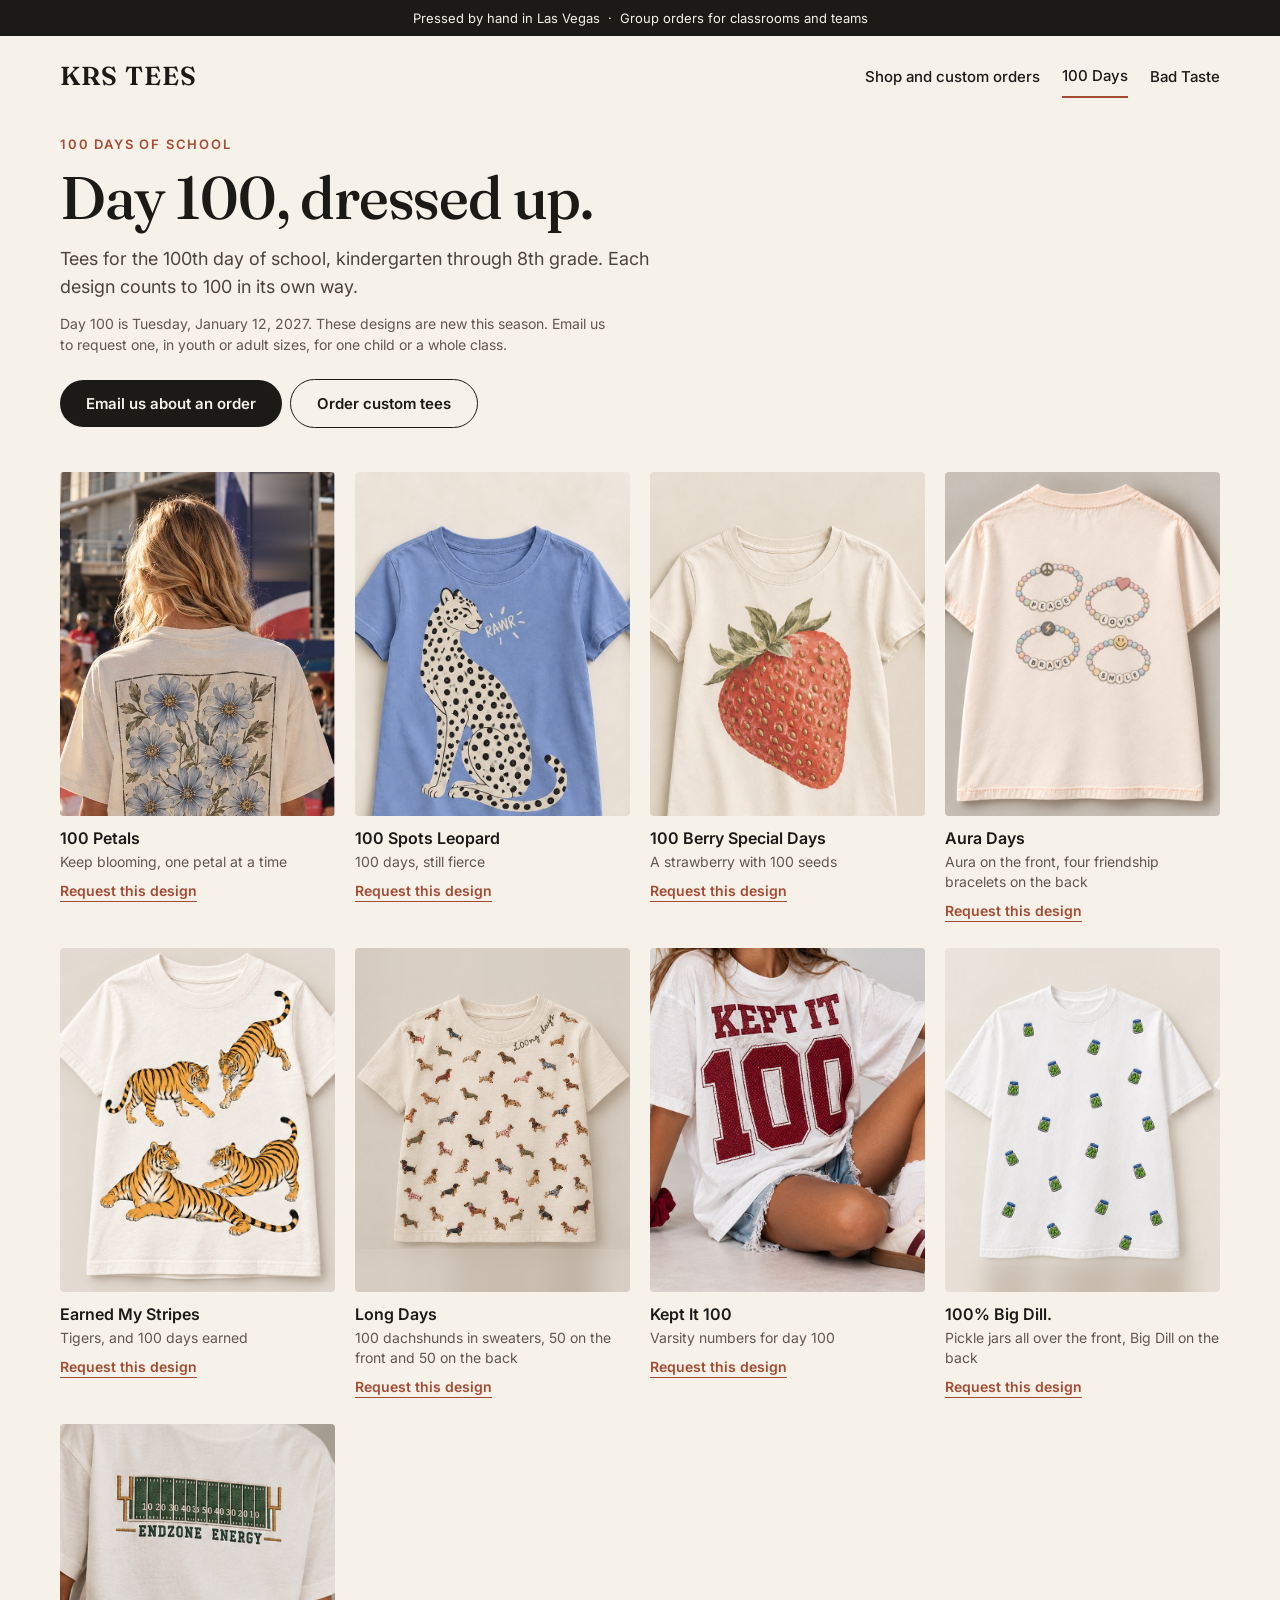
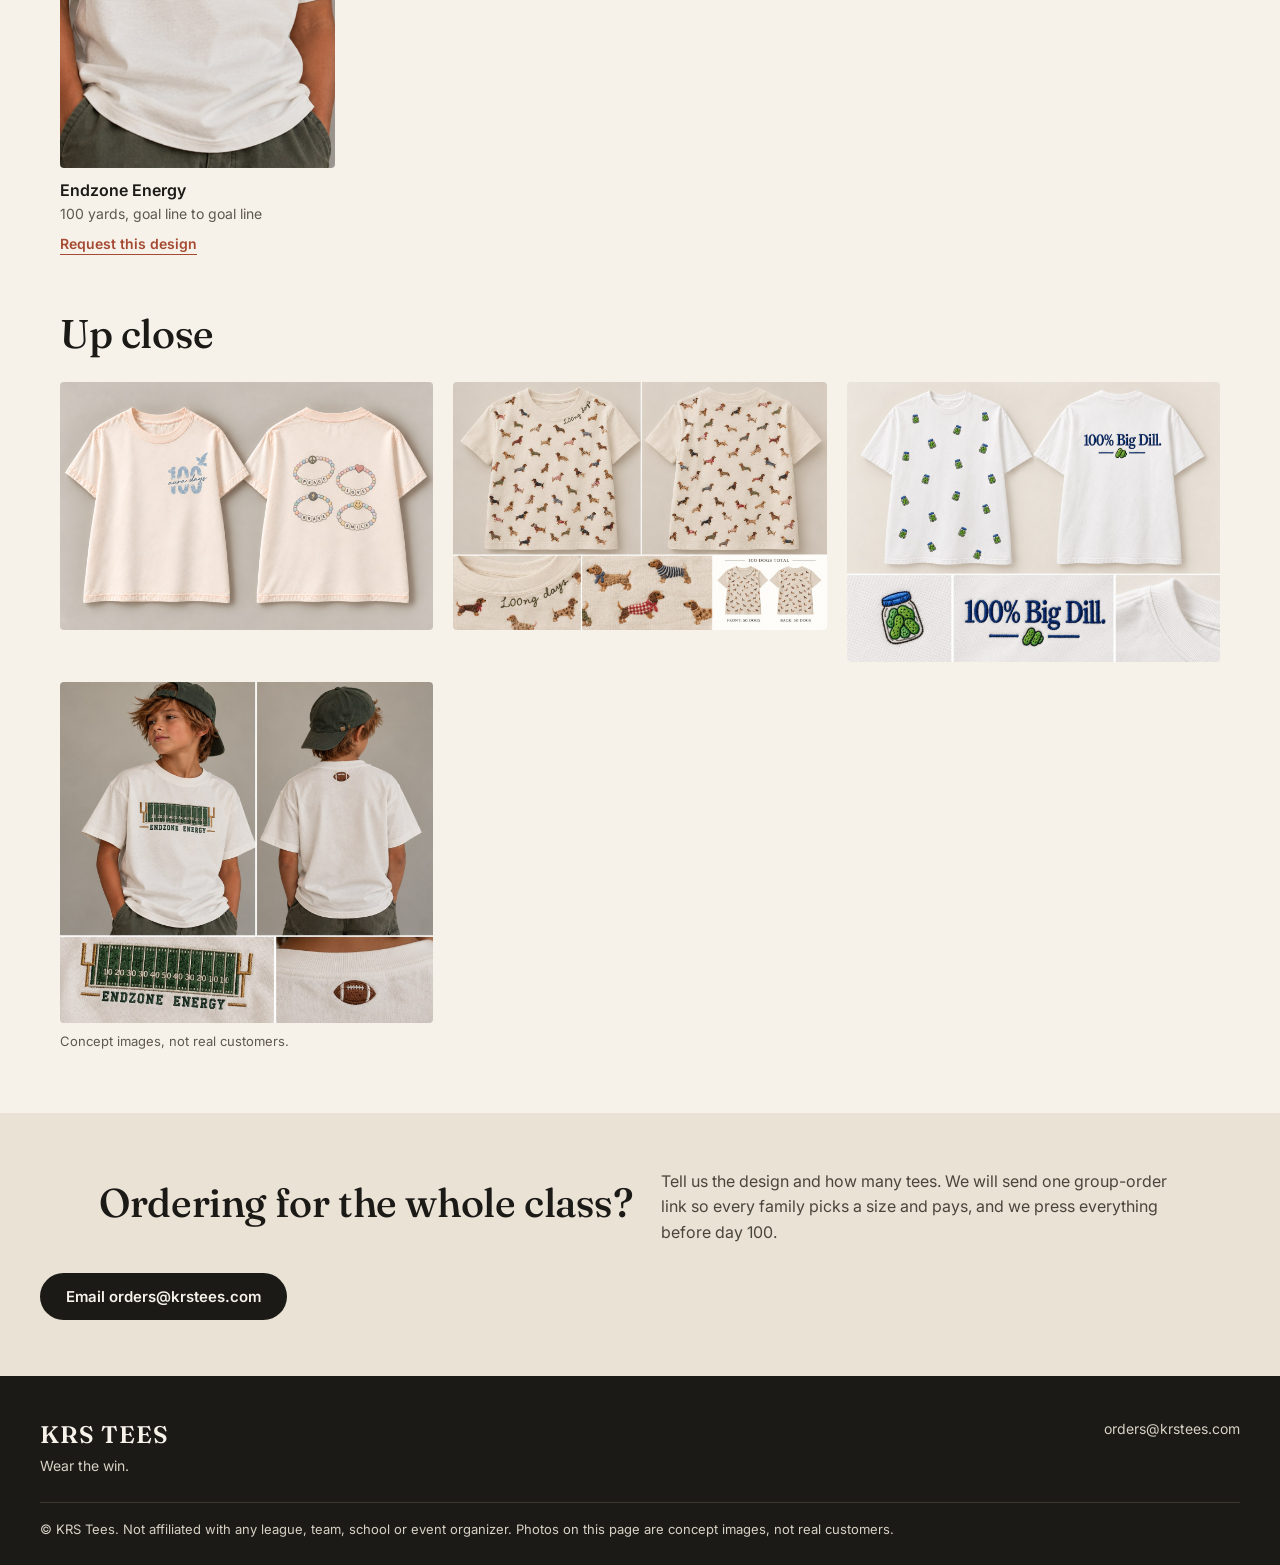
==== 100days.html @ 7acd42ef "Add 100 Days and Bad Taste pages" ====
<!doctype html>
<html lang="en">
<head>
<meta charset="utf-8">
<meta name="viewport" content="width=device-width,initial-scale=1">
<title>100 Days of School Tees | KRS Tees</title>
<meta name="description" content="Tees for the 100th day of school, kindergarten through 8th grade. Each design counts to 100 in its own way. Pressed by hand in Las Vegas.">
<meta property="og:title" content="100 Days of School Tees | KRS Tees">
<meta property="og:description" content="Tees for the 100th day of school, kindergarten through 8th grade. Each design counts to 100 in its own way. Pressed by hand in Las Vegas.">
<meta property="og:type" content="website">
<meta property="og:image" content="https://krstees.com/images/site/days-petals.jpg">
<link rel="icon" href="favicon.ico">
<link rel="preconnect" href="https://fonts.googleapis.com">
<link rel="preconnect" href="https://fonts.gstatic.com" crossorigin>
<link href="https://fonts.googleapis.com/css2?family=Fraunces:opsz,wght@9..144,500;9..144,600&family=Inter:wght@400;500;600&display=swap" rel="stylesheet">
<style>
:root{--ink:#1B1A17;--bg:#F6F1E9;--sand:#EAE2D5;--accent:#A64B33;--muted:#5E584E}
*{box-sizing:border-box}
body{margin:0;background:var(--bg);color:var(--ink);font-family:'Inter',system-ui,sans-serif;-webkit-text-size-adjust:100%}
a{color:inherit;text-decoration:none}a:hover{opacity:.75}
img{max-width:100%}
.bar{background:var(--ink);color:var(--bg);text-align:center;font-size:13px;padding:10px 16px}
header{max-width:1200px;margin:0 auto;padding:18px 20px;display:flex;flex-wrap:wrap;align-items:center;justify-content:space-between;gap:12px}
.logo{font-family:'Fraunces',serif;font-size:26px;font-weight:600;letter-spacing:.04em}
nav{display:flex;flex-wrap:wrap;gap:6px 22px;font-size:15px;font-weight:500}
nav a{padding:10px 0;min-height:44px;display:inline-flex;align-items:center}
nav a.on{border-bottom:2px solid var(--accent)}
.hero{max-width:1200px;margin:0 auto;padding:20px 20px 36px}
.eyebrow{margin:0 0 14px;font-size:13px;font-weight:600;letter-spacing:.14em;text-transform:uppercase;color:var(--accent)}
h1{margin:0 0 16px;font-family:'Fraunces',serif;font-weight:500;font-size:clamp(34px,7vw,60px);line-height:1.05;letter-spacing:-.02em}
.lead{margin:0 0 12px;font-size:18px;line-height:1.55;color:#4A453C;max-width:600px}
.small{margin:0 0 24px;font-size:14px;line-height:1.5;color:var(--muted);max-width:560px}
.btn{display:inline-flex;align-items:center;background:var(--ink);color:var(--bg);padding:14px 26px;border-radius:999px;font-weight:600;font-size:15px;min-height:44px}
.btn.alt{background:transparent;color:var(--ink);border:1px solid var(--ink);margin-left:8px}
.grid{max-width:1200px;margin:0 auto;padding:8px 20px 56px;display:grid;grid-template-columns:repeat(auto-fill,minmax(250px,1fr));gap:28px 20px}
.card img{width:100%;aspect-ratio:4/5;object-fit:cover;display:block;border-radius:4px;background:var(--sand)}
.ct{padding-top:12px}.ct h3{margin:0;font-size:16px;font-weight:600}.ct p{margin:4px 0 8px;font-size:14px;line-height:1.45;color:var(--muted)}
.req{font-size:14px;font-weight:600;color:var(--accent);border-bottom:1px solid var(--accent);padding:2px 0}
h2{margin:0 0 24px;font-family:'Fraunces',serif;font-weight:500;font-size:clamp(28px,5vw,40px);letter-spacing:-.01em}
.up{max-width:1200px;margin:0 auto;padding:0 20px 64px}
.ug{display:grid;grid-template-columns:repeat(auto-fit,minmax(min(100%,300px),1fr));gap:20px;align-items:start}
.ug img{width:100%;display:block;border-radius:4px}
.note{margin-top:10px;font-size:13px;color:var(--muted)}
.band{background:var(--sand);padding:56px 20px}
.band div{max-width:1200px;margin:0 auto;display:flex;flex-wrap:wrap;gap:28px;align-items:center;justify-content:space-between}
.band h2{margin:0 0 10px}.band p{margin:0;font-size:16px;line-height:1.6;color:#4A453C;max-width:520px}
footer{background:var(--ink);color:#D8D1C4;padding:44px 20px 28px;font-size:14px}
footer .in{max-width:1200px;margin:0 auto;display:flex;flex-wrap:wrap;gap:32px;justify-content:space-between}
footer .fl{font-family:'Fraunces',serif;font-size:24px;font-weight:600;letter-spacing:.04em;color:var(--bg)}
footer .legal{max-width:1200px;margin:28px auto 0;padding-top:18px;border-top:1px solid #3A372F;font-size:13px}
@media(max-width:560px){.btn.alt{margin:10px 0 0}.grid{gap:24px 14px;grid-template-columns:repeat(2,1fr)}.ct h3{font-size:15px}}
</style>
</head>
<body>
<div class="bar">Pressed by hand in Las Vegas &nbsp;&middot;&nbsp; Group orders for classrooms and teams</div>
<header>
<a class="logo" href="/">KRS TEES</a>
<nav><a href="/">Shop and custom orders</a><a href="100days.html" class="on">100 Days</a><a href="bad-taste.html">Bad Taste</a></nav>
</header>
<section class="hero">
<p class="eyebrow">100 Days of School</p>
<h1>Day 100, dressed up.</h1>
<p class="lead">Tees for the 100th day of school, kindergarten through 8th grade. Each design counts to 100 in its own way.</p>
<p class="small">Day 100 is Tuesday, January 12, 2027. These designs are new this season. Email us to request one, in youth or adult sizes, for one child or a whole class.</p>
<a class="btn" href="mailto:orders@krstees.com?subject=100%20Days%20design%20request">Email us about an order</a><a class="btn alt" href="/order.html">Order custom tees</a>
</section>
<section class="grid">
<article class="card"><img src="images/site/days-petals.jpg" alt="Back of a cream tee with a blue flower print and the words keep blooming one petal at a time" loading="lazy" style="object-position:top"><div class="ct"><h3>100 Petals</h3><p>Keep blooming, one petal at a time</p><a class="req" href="mailto:orders@krstees.com?subject=100%20Days%3A%20100%20Petals">Request this design</a></div></article><article class="card"><img src="images/site/days-leopard.jpg" alt="Blue youth tee with a cream leopard covered in spots" loading="lazy" style="object-position:center"><div class="ct"><h3>100 Spots Leopard</h3><p>100 days, still fierce</p><a class="req" href="mailto:orders@krstees.com?subject=100%20Days%3A%20100%20Spots%20Leopard">Request this design</a></div></article><article class="card"><img src="images/site/days-berry.jpg" alt="Cream youth tee with a large red strawberry" loading="lazy" style="object-position:center"><div class="ct"><h3>100 Berry Special Days</h3><p>A strawberry with 100 seeds</p><a class="req" href="mailto:orders@krstees.com?subject=100%20Days%3A%20100%20Berry%20Special%20Days">Request this design</a></div></article><article class="card"><img src="images/site/days-aura.jpg" alt="Back of a pale peach youth tee with four beaded friendship bracelets spelling peace, love, brave and smile" loading="lazy" style="object-position:center"><div class="ct"><h3>Aura Days</h3><p>Aura on the front, four friendship bracelets on the back</p><a class="req" href="mailto:orders@krstees.com?subject=100%20Days%3A%20Aura%20Days">Request this design</a></div></article><article class="card"><img src="images/site/days-tigers.jpg" alt="Cream youth tee with four orange tigers across the front; the back says Earned my Stripes" loading="lazy" style="object-position:center"><div class="ct"><h3>Earned My Stripes</h3><p>Tigers, and 100 days earned</p><a class="req" href="mailto:orders@krstees.com?subject=100%20Days%3A%20Earned%20My%20Stripes">Request this design</a></div></article><article class="card"><img src="images/site/days-long-days.jpg" alt="Cream youth tee covered in embroidered dachshunds in sweaters" loading="lazy" style="object-position:center"><div class="ct"><h3>Long Days</h3><p>100 dachshunds in sweaters, 50 on the front and 50 on the back</p><a class="req" href="mailto:orders@krstees.com?subject=100%20Days%3A%20Long%20Days">Request this design</a></div></article><article class="card"><img src="images/site/days-kept-it-100.jpg" alt="White oversized tee with maroon varsity lettering reading Kept It 100" loading="lazy" style="object-position:top"><div class="ct"><h3>Kept It 100</h3><p>Varsity numbers for day 100</p><a class="req" href="mailto:orders@krstees.com?subject=100%20Days%3A%20Kept%20It%20100">Request this design</a></div></article><article class="card"><img src="images/site/days-big-dill.jpg" alt="White tee with small embroidered pickle jars scattered across the front" loading="lazy" style="object-position:center"><div class="ct"><h3>100% Big Dill.</h3><p>Pickle jars all over the front, Big Dill on the back</p><a class="req" href="mailto:orders@krstees.com?subject=100%20Days%3A%20100%25%20Big%20Dill.">Request this design</a></div></article><article class="card"><img src="images/site/days-endzone.jpg" alt="White youth tee with an embroidered football field and the words Endzone Energy" loading="lazy" style="object-position:center"><div class="ct"><h3>Endzone Energy</h3><p>100 yards, goal line to goal line</p><a class="req" href="mailto:orders@krstees.com?subject=100%20Days%3A%20Endzone%20Energy">Request this design</a></div></article>
</section>
<section class="up">
<h2>Up close</h2>
<div class="ug">
<img src="images/site/days-aura-full.jpg" alt="Front and back of the Aura Days tee: a blue 100 with the words aura days, and four beaded bracelets on the back" loading="lazy"><img src="images/site/days-long-days-full.jpg" alt="Long Days tee: front, back and close-ups of the dachshunds in sweaters" loading="lazy"><img src="images/site/days-big-dill-full.jpg" alt="100% Big Dill tee: pickle jars on the front, the words 100% Big Dill on the back, and close-ups" loading="lazy"><img src="images/site/days-endzone-full.jpg" alt="Endzone Energy tee: football field with yard lines, a small football at the back neck, and close-ups" loading="lazy">
</div>
<div class="note">Concept images, not real customers.</div>
</section>
<section class="band"><div><div><h2>Ordering for the whole class?</h2><p>Tell us the design and how many tees. We will send one group-order link so every family picks a size and pays, and we press everything before day 100.</p></div><a class="btn" href="mailto:orders@krstees.com?subject=100%20Days%20design%20request">Email orders@krstees.com</a></div></section>
<footer>
<div class="in"><div><div class="fl">KRS TEES</div><div style="margin-top:8px">Wear the win.</div></div><div><a href="mailto:orders@krstees.com">orders@krstees.com</a></div></div>
<div class="legal">&copy; KRS Tees. Not affiliated with any league, team, school or event organizer. Photos on this page are concept images, not real customers.</div>
</footer>
</body>
</html>
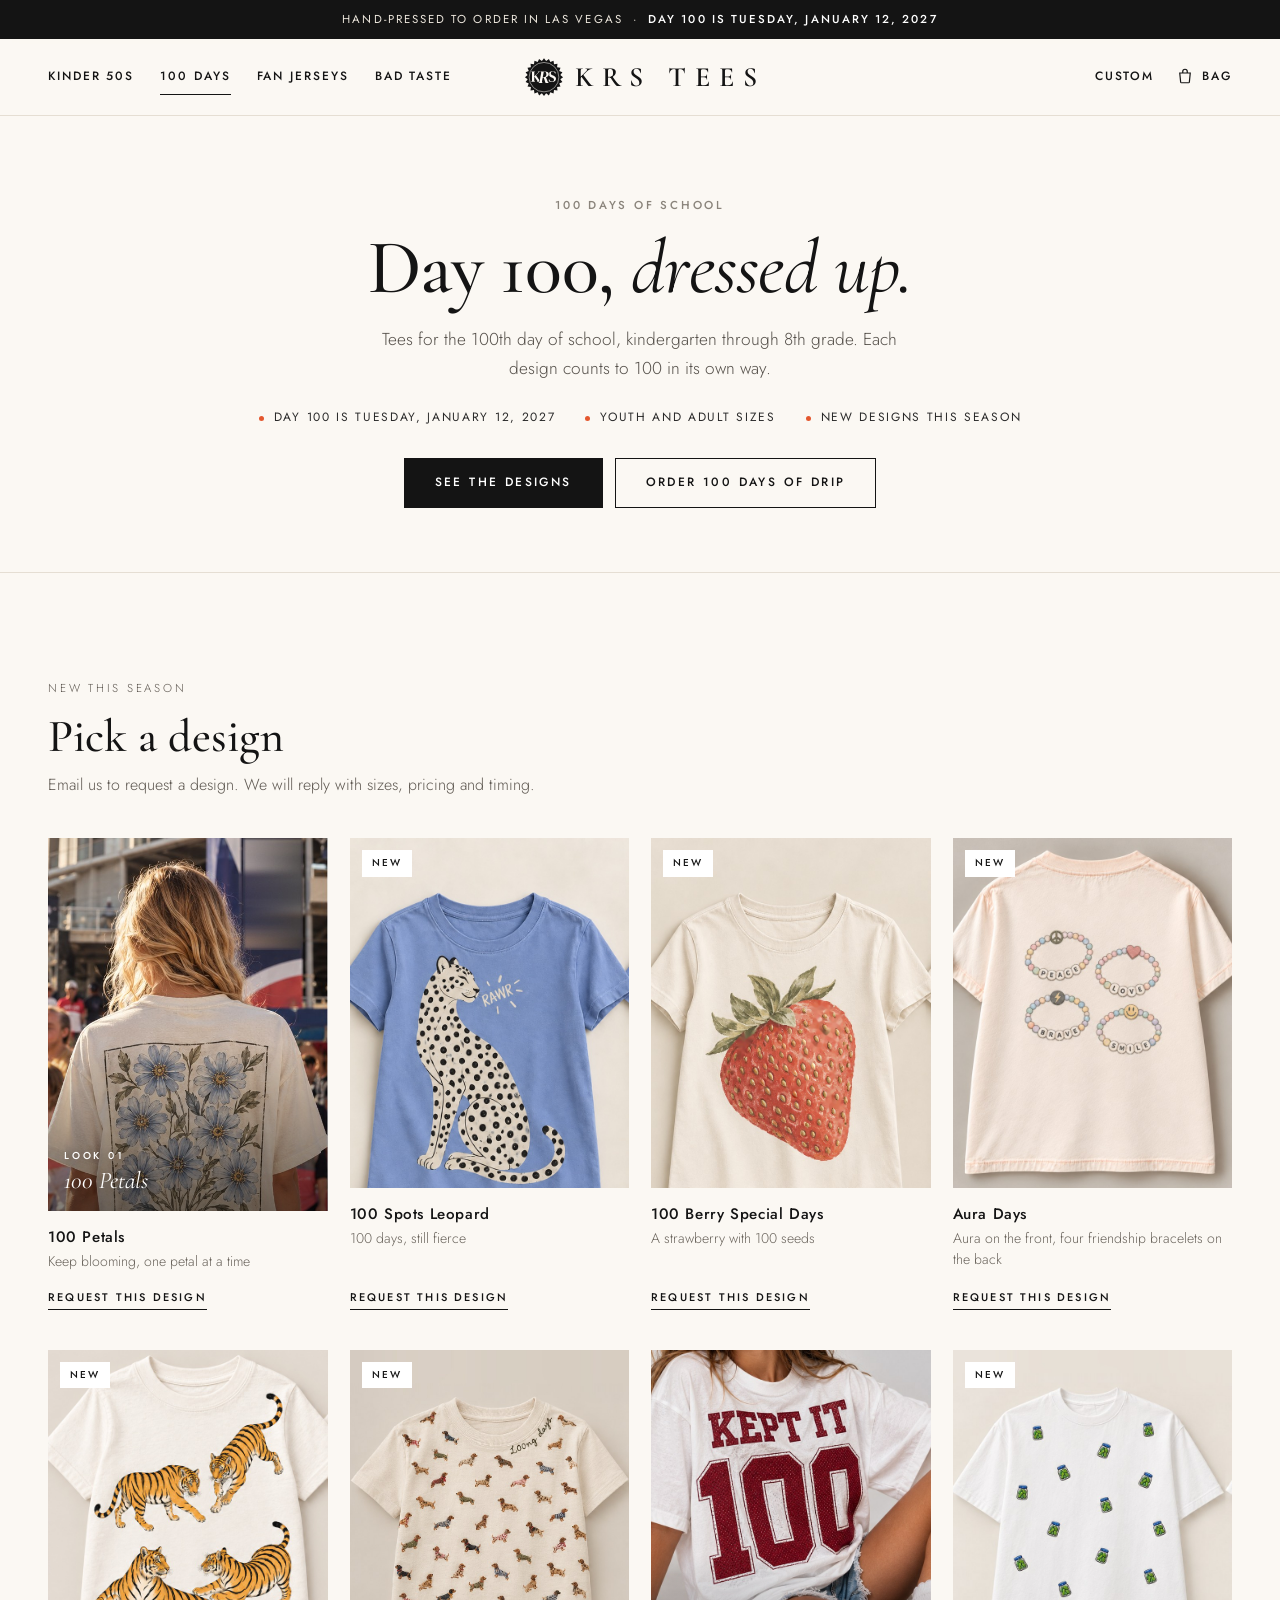
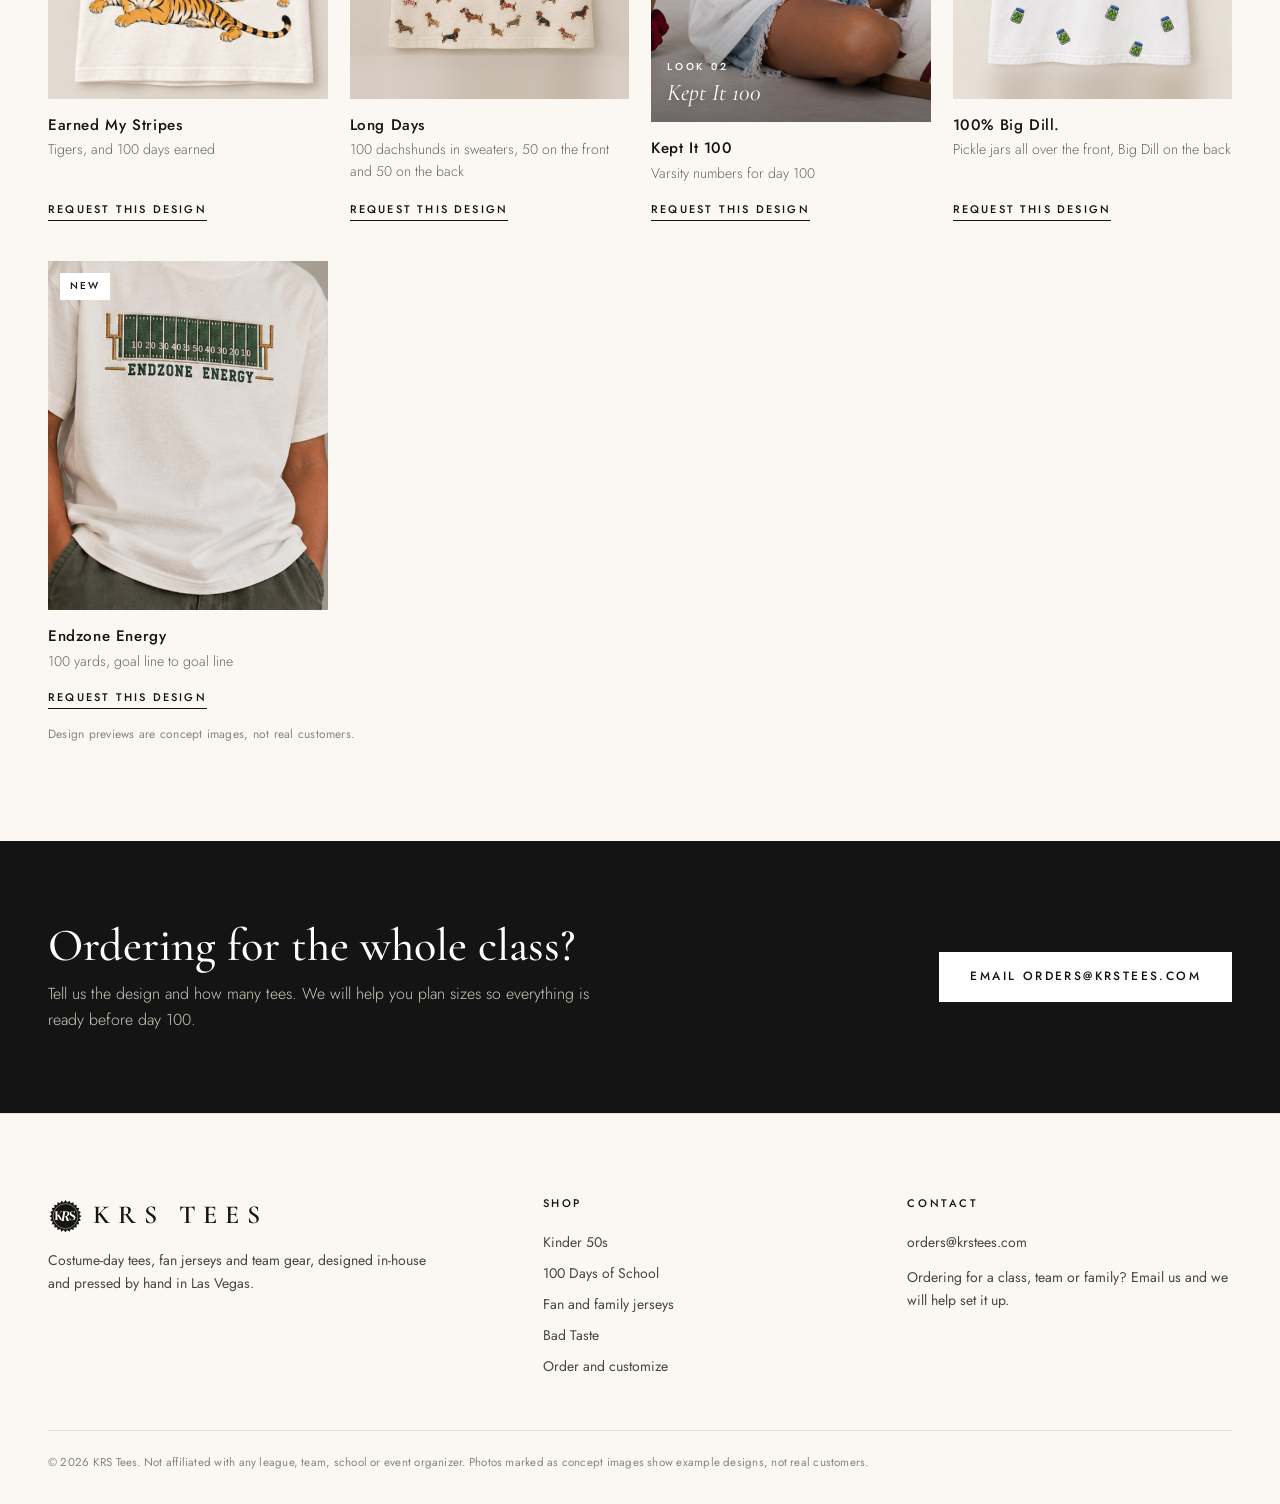
==== commit 87506230: "Retail redesign with new starburst logo" ====
--- a/100days.html
+++ b/100days.html
@@ -8,76 +8,55 @@
 <meta property="og:title" content="100 Days of School Tees | KRS Tees">
 <meta property="og:description" content="Tees for the 100th day of school, kindergarten through 8th grade. Each design counts to 100 in its own way. Pressed by hand in Las Vegas.">
 <meta property="og:type" content="website">
-<meta property="og:image" content="https://krstees.com/images/site/days-petals.jpg">
-<link rel="icon" href="favicon.ico">
+<meta property="og:image" content="https://krstees.com/images/site/days-aura.jpg">
+<link rel="icon" href="/favicon.ico" sizes="any">
+<link rel="apple-touch-icon" href="/images/logo/apple-touch-icon.png">
 <link rel="preconnect" href="https://fonts.googleapis.com">
 <link rel="preconnect" href="https://fonts.gstatic.com" crossorigin>
-<link href="https://fonts.googleapis.com/css2?family=Fraunces:opsz,wght@9..144,500;9..144,600&family=Inter:wght@400;500;600&display=swap" rel="stylesheet">
-<style>
-:root{--ink:#1B1A17;--bg:#F6F1E9;--sand:#EAE2D5;--accent:#A64B33;--muted:#5E584E}
-*{box-sizing:border-box}
-body{margin:0;background:var(--bg);color:var(--ink);font-family:'Inter',system-ui,sans-serif;-webkit-text-size-adjust:100%}
-a{color:inherit;text-decoration:none}a:hover{opacity:.75}
-img{max-width:100%}
-.bar{background:var(--ink);color:var(--bg);text-align:center;font-size:13px;padding:10px 16px}
-header{max-width:1200px;margin:0 auto;padding:18px 20px;display:flex;flex-wrap:wrap;align-items:center;justify-content:space-between;gap:12px}
-.logo{font-family:'Fraunces',serif;font-size:26px;font-weight:600;letter-spacing:.04em}
-nav{display:flex;flex-wrap:wrap;gap:6px 22px;font-size:15px;font-weight:500}
-nav a{padding:10px 0;min-height:44px;display:inline-flex;align-items:center}
-nav a.on{border-bottom:2px solid var(--accent)}
-.hero{max-width:1200px;margin:0 auto;padding:20px 20px 36px}
-.eyebrow{margin:0 0 14px;font-size:13px;font-weight:600;letter-spacing:.14em;text-transform:uppercase;color:var(--accent)}
-h1{margin:0 0 16px;font-family:'Fraunces',serif;font-weight:500;font-size:clamp(34px,7vw,60px);line-height:1.05;letter-spacing:-.02em}
-.lead{margin:0 0 12px;font-size:18px;line-height:1.55;color:#4A453C;max-width:600px}
-.small{margin:0 0 24px;font-size:14px;line-height:1.5;color:var(--muted);max-width:560px}
-.btn{display:inline-flex;align-items:center;background:var(--ink);color:var(--bg);padding:14px 26px;border-radius:999px;font-weight:600;font-size:15px;min-height:44px}
-.btn.alt{background:transparent;color:var(--ink);border:1px solid var(--ink);margin-left:8px}
-.grid{max-width:1200px;margin:0 auto;padding:8px 20px 56px;display:grid;grid-template-columns:repeat(auto-fill,minmax(250px,1fr));gap:28px 20px}
-.card img{width:100%;aspect-ratio:4/5;object-fit:cover;display:block;border-radius:4px;background:var(--sand)}
-.ct{padding-top:12px}.ct h3{margin:0;font-size:16px;font-weight:600}.ct p{margin:4px 0 8px;font-size:14px;line-height:1.45;color:var(--muted)}
-.req{font-size:14px;font-weight:600;color:var(--accent);border-bottom:1px solid var(--accent);padding:2px 0}
-h2{margin:0 0 24px;font-family:'Fraunces',serif;font-weight:500;font-size:clamp(28px,5vw,40px);letter-spacing:-.01em}
-.up{max-width:1200px;margin:0 auto;padding:0 20px 64px}
-.ug{display:grid;grid-template-columns:repeat(auto-fit,minmax(min(100%,300px),1fr));gap:20px;align-items:start}
-.ug img{width:100%;display:block;border-radius:4px}
-.note{margin-top:10px;font-size:13px;color:var(--muted)}
-.band{background:var(--sand);padding:56px 20px}
-.band div{max-width:1200px;margin:0 auto;display:flex;flex-wrap:wrap;gap:28px;align-items:center;justify-content:space-between}
-.band h2{margin:0 0 10px}.band p{margin:0;font-size:16px;line-height:1.6;color:#4A453C;max-width:520px}
-footer{background:var(--ink);color:#D8D1C4;padding:44px 20px 28px;font-size:14px}
-footer .in{max-width:1200px;margin:0 auto;display:flex;flex-wrap:wrap;gap:32px;justify-content:space-between}
-footer .fl{font-family:'Fraunces',serif;font-size:24px;font-weight:600;letter-spacing:.04em;color:var(--bg)}
-footer .legal{max-width:1200px;margin:28px auto 0;padding-top:18px;border-top:1px solid #3A372F;font-size:13px}
-@media(max-width:560px){.btn.alt{margin:10px 0 0}.grid{gap:24px 14px;grid-template-columns:repeat(2,1fr)}.ct h3{font-size:15px}}
-</style>
+<link href="https://fonts.googleapis.com/css2?family=Cormorant+Garamond:ital,wght@0,500;0,600;1,400;1,500&family=Jost:wght@300;400;500&display=swap" rel="stylesheet">
+<link rel="stylesheet" href="/css/site.css">
 </head>
 <body>
-<div class="bar">Pressed by hand in Las Vegas &nbsp;&middot;&nbsp; Group orders for classrooms and teams</div>
-<header>
-<a class="logo" href="/">KRS TEES</a>
-<nav><a href="/">Shop and custom orders</a><a href="100days.html" class="on">100 Days</a><a href="bad-taste.html">Bad Taste</a></nav>
-</header>
-<section class="hero">
+<div class="topbar">Hand-pressed to order in Las Vegas &nbsp;&middot;&nbsp; <b>Day 100 is Tuesday, January 12, 2027</b></div>
+<header class="site-header"><div class="wrap hdr">
+<nav class="nav" aria-label="Main"><a href="/kinder-50s.html">Kinder 50s</a><a href="/100days.html" class="on">100 Days</a><a href="/fan-jerseys.html">Fan Jerseys</a><a href="/bad-taste.html">Bad Taste</a></nav>
+<a class="brand" href="/" aria-label="KRS Tees home"><img src="/images/logo/krs-monogram-black.svg" alt="" width="40" height="38"><span>KRS TEES</span></a>
+<div class="hdr-r"><a class="hide-sm" href="/order.html#customize-tee">Custom</a><a class="bag" href="/order.html#cartSection" aria-label="Shopping bag"><svg viewBox="0 0 24 24" aria-hidden="true"><path d="M5 8h14l-1.2 12.2a1 1 0 0 1-1 .8H7.2a1 1 0 0 1-1-.8z"/><path d="M9 8V6a3 3 0 0 1 6 0v2"/></svg><span>Bag</span></a></div>
+</div></header>
+<main>
+<section class="pagehero noimg"><div class="wrap grid"><div>
 <p class="eyebrow">100 Days of School</p>
-<h1>Day 100, dressed up.</h1>
+<h1>Day 100, <em>dressed up.</em></h1>
 <p class="lead">Tees for the 100th day of school, kindergarten through 8th grade. Each design counts to 100 in its own way.</p>
-<p class="small">Day 100 is Tuesday, January 12, 2027. These designs are new this season. Email us to request one, in youth or adult sizes, for one child or a whole class.</p>
-<a class="btn" href="mailto:orders@krstees.com?subject=100%20Days%20design%20request">Email us about an order</a><a class="btn alt" href="/order.html">Order custom tees</a>
-</section>
-<section class="grid">
-<article class="card"><img src="images/site/days-petals.jpg" alt="Back of a cream tee with a blue flower print and the words keep blooming one petal at a time" loading="lazy" style="object-position:top"><div class="ct"><h3>100 Petals</h3><p>Keep blooming, one petal at a time</p><a class="req" href="mailto:orders@krstees.com?subject=100%20Days%3A%20100%20Petals">Request this design</a></div></article><article class="card"><img src="images/site/days-leopard.jpg" alt="Blue youth tee with a cream leopard covered in spots" loading="lazy" style="object-position:center"><div class="ct"><h3>100 Spots Leopard</h3><p>100 days, still fierce</p><a class="req" href="mailto:orders@krstees.com?subject=100%20Days%3A%20100%20Spots%20Leopard">Request this design</a></div></article><article class="card"><img src="images/site/days-berry.jpg" alt="Cream youth tee with a large red strawberry" loading="lazy" style="object-position:center"><div class="ct"><h3>100 Berry Special Days</h3><p>A strawberry with 100 seeds</p><a class="req" href="mailto:orders@krstees.com?subject=100%20Days%3A%20100%20Berry%20Special%20Days">Request this design</a></div></article><article class="card"><img src="images/site/days-aura.jpg" alt="Back of a pale peach youth tee with four beaded friendship bracelets spelling peace, love, brave and smile" loading="lazy" style="object-position:center"><div class="ct"><h3>Aura Days</h3><p>Aura on the front, four friendship bracelets on the back</p><a class="req" href="mailto:orders@krstees.com?subject=100%20Days%3A%20Aura%20Days">Request this design</a></div></article><article class="card"><img src="images/site/days-tigers.jpg" alt="Cream youth tee with four orange tigers across the front; the back says Earned my Stripes" loading="lazy" style="object-position:center"><div class="ct"><h3>Earned My Stripes</h3><p>Tigers, and 100 days earned</p><a class="req" href="mailto:orders@krstees.com?subject=100%20Days%3A%20Earned%20My%20Stripes">Request this design</a></div></article><article class="card"><img src="images/site/days-long-days.jpg" alt="Cream youth tee covered in embroidered dachshunds in sweaters" loading="lazy" style="object-position:center"><div class="ct"><h3>Long Days</h3><p>100 dachshunds in sweaters, 50 on the front and 50 on the back</p><a class="req" href="mailto:orders@krstees.com?subject=100%20Days%3A%20Long%20Days">Request this design</a></div></article><article class="card"><img src="images/site/days-kept-it-100.jpg" alt="White oversized tee with maroon varsity lettering reading Kept It 100" loading="lazy" style="object-position:top"><div class="ct"><h3>Kept It 100</h3><p>Varsity numbers for day 100</p><a class="req" href="mailto:orders@krstees.com?subject=100%20Days%3A%20Kept%20It%20100">Request this design</a></div></article><article class="card"><img src="images/site/days-big-dill.jpg" alt="White tee with small embroidered pickle jars scattered across the front" loading="lazy" style="object-position:center"><div class="ct"><h3>100% Big Dill.</h3><p>Pickle jars all over the front, Big Dill on the back</p><a class="req" href="mailto:orders@krstees.com?subject=100%20Days%3A%20100%25%20Big%20Dill.">Request this design</a></div></article><article class="card"><img src="images/site/days-endzone.jpg" alt="White youth tee with an embroidered football field and the words Endzone Energy" loading="lazy" style="object-position:center"><div class="ct"><h3>Endzone Energy</h3><p>100 yards, goal line to goal line</p><a class="req" href="mailto:orders@krstees.com?subject=100%20Days%3A%20Endzone%20Energy">Request this design</a></div></article>
-</section>
-<section class="up">
-<h2>Up close</h2>
-<div class="ug">
-<img src="images/site/days-aura-full.jpg" alt="Front and back of the Aura Days tee: a blue 100 with the words aura days, and four beaded bracelets on the back" loading="lazy"><img src="images/site/days-long-days-full.jpg" alt="Long Days tee: front, back and close-ups of the dachshunds in sweaters" loading="lazy"><img src="images/site/days-big-dill-full.jpg" alt="100% Big Dill tee: pickle jars on the front, the words 100% Big Dill on the back, and close-ups" loading="lazy"><img src="images/site/days-endzone-full.jpg" alt="Endzone Energy tee: football field with yard lines, a small football at the back neck, and close-ups" loading="lazy">
+<div class="facts"><span>Day 100 is Tuesday, January 12, 2027</span><span>Youth and adult sizes</span><span>New designs this season</span></div>
+<div class="btnrow"><a class="btn" href="#designs">See the designs</a><a class="btn btn-ghost" href="/order.html#drip100">Order 100 Days of Drip</a></div>
+</div></div></section>
+<section class="sec" id="designs"><div class="wrap">
+<div class="sechead"><div><p class="eyebrow">New this season</p><h2>Pick a design</h2><p>Email us to request a design. We will reply with sizes, pricing and timing.</p></div></div>
+<div class="pg">
+<article class="p look"><a class="pimg r45" href="mailto:orders@krstees.com?subject=100%20Days%20design%20request%3A%20100%20Petals" aria-label="100 Petals"><img src="/images/site/days-petals.jpg" alt="100 Petals" loading="lazy" style="object-position:top"><span class="tag">New</span><span class="lk"><span class="n">Look 01</span><span class="t">100 Petals</span></span></a><div class="pb"><h3>100 Petals</h3><p>Keep blooming, one petal at a time</p><div class="row"><a class="req" href="mailto:orders@krstees.com?subject=100%20Days%20design%20request%3A%20100%20Petals">Request this design</a></div></div></article>
+<article class="p"><a class="pimg r45" href="mailto:orders@krstees.com?subject=100%20Days%20design%20request%3A%20100%20Spots%20Leopard" aria-label="100 Spots Leopard"><img src="/images/site/days-leopard.jpg" alt="100 Spots Leopard" loading="lazy" style="object-position:center"><span class="tag">New</span></a><div class="pb"><h3>100 Spots Leopard</h3><p>100 days, still fierce</p><div class="row"><a class="req" href="mailto:orders@krstees.com?subject=100%20Days%20design%20request%3A%20100%20Spots%20Leopard">Request this design</a></div></div></article>
+<article class="p"><a class="pimg r45" href="mailto:orders@krstees.com?subject=100%20Days%20design%20request%3A%20100%20Berry%20Special%20Days" aria-label="100 Berry Special Days"><img src="/images/site/days-berry.jpg" alt="100 Berry Special Days" loading="lazy" style="object-position:center"><span class="tag">New</span></a><div class="pb"><h3>100 Berry Special Days</h3><p>A strawberry with 100 seeds</p><div class="row"><a class="req" href="mailto:orders@krstees.com?subject=100%20Days%20design%20request%3A%20100%20Berry%20Special%20Days">Request this design</a></div></div></article>
+<article class="p"><a class="pimg r45" href="mailto:orders@krstees.com?subject=100%20Days%20design%20request%3A%20Aura%20Days" aria-label="Aura Days"><img src="/images/site/days-aura.jpg" alt="Aura Days" loading="lazy" style="object-position:center"><span class="tag">New</span></a><div class="pb"><h3>Aura Days</h3><p>Aura on the front, four friendship bracelets on the back</p><div class="row"><a class="req" href="mailto:orders@krstees.com?subject=100%20Days%20design%20request%3A%20Aura%20Days">Request this design</a></div></div></article>
+<article class="p"><a class="pimg r45" href="mailto:orders@krstees.com?subject=100%20Days%20design%20request%3A%20Earned%20My%20Stripes" aria-label="Earned My Stripes"><img src="/images/site/days-tigers.jpg" alt="Earned My Stripes" loading="lazy" style="object-position:center"><span class="tag">New</span></a><div class="pb"><h3>Earned My Stripes</h3><p>Tigers, and 100 days earned</p><div class="row"><a class="req" href="mailto:orders@krstees.com?subject=100%20Days%20design%20request%3A%20Earned%20My%20Stripes">Request this design</a></div></div></article>
+<article class="p"><a class="pimg r45" href="mailto:orders@krstees.com?subject=100%20Days%20design%20request%3A%20Long%20Days" aria-label="Long Days"><img src="/images/site/days-long-days.jpg" alt="Long Days" loading="lazy" style="object-position:center"><span class="tag">New</span></a><div class="pb"><h3>Long Days</h3><p>100 dachshunds in sweaters, 50 on the front and 50 on the back</p><div class="row"><a class="req" href="mailto:orders@krstees.com?subject=100%20Days%20design%20request%3A%20Long%20Days">Request this design</a></div></div></article>
+<article class="p look"><a class="pimg r45" href="mailto:orders@krstees.com?subject=100%20Days%20design%20request%3A%20Kept%20It%20100" aria-label="Kept It 100"><img src="/images/site/days-kept-it-100.jpg" alt="Kept It 100" loading="lazy" style="object-position:top"><span class="tag">New</span><span class="lk"><span class="n">Look 02</span><span class="t">Kept It 100</span></span></a><div class="pb"><h3>Kept It 100</h3><p>Varsity numbers for day 100</p><div class="row"><a class="req" href="mailto:orders@krstees.com?subject=100%20Days%20design%20request%3A%20Kept%20It%20100">Request this design</a></div></div></article>
+<article class="p"><a class="pimg r45" href="mailto:orders@krstees.com?subject=100%20Days%20design%20request%3A%20100%25%20Big%20Dill." aria-label="100% Big Dill."><img src="/images/site/days-big-dill.jpg" alt="100% Big Dill." loading="lazy" style="object-position:center"><span class="tag">New</span></a><div class="pb"><h3>100% Big Dill.</h3><p>Pickle jars all over the front, Big Dill on the back</p><div class="row"><a class="req" href="mailto:orders@krstees.com?subject=100%20Days%20design%20request%3A%20100%25%20Big%20Dill.">Request this design</a></div></div></article>
+<article class="p"><a class="pimg r45" href="mailto:orders@krstees.com?subject=100%20Days%20design%20request%3A%20Endzone%20Energy" aria-label="Endzone Energy"><img src="/images/site/days-endzone.jpg" alt="Endzone Energy" loading="lazy" style="object-position:center"><span class="tag">New</span></a><div class="pb"><h3>Endzone Energy</h3><p>100 yards, goal line to goal line</p><div class="row"><a class="req" href="mailto:orders@krstees.com?subject=100%20Days%20design%20request%3A%20Endzone%20Energy">Request this design</a></div></div></article>
 </div>
-<div class="note">Concept images, not real customers.</div>
-</section>
-<section class="band"><div><div><h2>Ordering for the whole class?</h2><p>Tell us the design and how many tees. We will send one group-order link so every family picks a size and pays, and we press everything before day 100.</p></div><a class="btn" href="mailto:orders@krstees.com?subject=100%20Days%20design%20request">Email orders@krstees.com</a></div></section>
+<p class="note">Design previews are concept images, not real customers.</p>
+</div></section>
+<section class="band"><div class="wrap in"><div><h2>Ordering for the whole class?</h2><p>Tell us the design and how many tees. We will help you plan sizes so everything is ready before day 100.</p></div><a class="btn" href="mailto:orders@krstees.com?subject=100%20Days%20design%20request">Email orders@krstees.com</a></div></section>
+</main>
 <footer>
-<div class="in"><div><div class="fl">KRS TEES</div><div style="margin-top:8px">Wear the win.</div></div><div><a href="mailto:orders@krstees.com">orders@krstees.com</a></div></div>
-<div class="legal">&copy; KRS Tees. Not affiliated with any league, team, school or event organizer. Photos on this page are concept images, not real customers.</div>
+<div class="wrap">
+<div class="fg">
+<div><div class="fb"><img src="/images/logo/krs-monogram-black.svg" alt="" width="34" height="33"><span>KRS TEES</span></div><p style="margin-top:12px;max-width:28em">Costume-day tees, fan jerseys and team gear, designed in-house and pressed by hand in Las Vegas.</p></div>
+<div><h4>Shop</h4><a href="/kinder-50s.html">Kinder 50s</a><a href="/100days.html">100 Days of School</a><a href="/fan-jerseys.html">Fan and family jerseys</a><a href="/bad-taste.html">Bad Taste</a><a href="/order.html">Order and customize</a></div>
+<div><h4>Contact</h4><a href="mailto:orders@krstees.com">orders@krstees.com</a><p style="margin-top:8px">Ordering for a class, team or family? Email us and we will help set it up.</p></div>
+</div>
+<div class="legal">&copy; 2026 KRS Tees. Not affiliated with any league, team, school or event organizer. Photos marked as concept images show example designs, not real customers.</div>
+</div>
 </footer>
 </body>
 </html>
--- a/css/site.css
+++ b/css/site.css
@@ -0,0 +1,252 @@
+/* KRS Tees: editorial retail theme */
+:root{--paper:#FBF8F3;--sand:#F3EEE6;--stone:#8A847B;--ink:#141414;--ink2:#2A2A2A;--line:#E5DED3;--accent:#E4572E;--accent-d:#C9431E;--white:#fff;--serif:'Cormorant Garamond',Georgia,'Times New Roman',serif;--sans:'Jost',system-ui,-apple-system,'Segoe UI',sans-serif}
+*{box-sizing:border-box}
+html{scroll-behavior:smooth}
+body{margin:0;font-family:var(--sans);font-size:16px;line-height:1.65;color:var(--ink);background:var(--paper);-webkit-text-size-adjust:100%;-webkit-font-smoothing:antialiased}
+img{max-width:100%;display:block}
+a{color:inherit;text-decoration:none}
+.wrap{max-width:1240px;margin:0 auto;padding:0 28px}
+.eyebrow{font-family:var(--sans);text-transform:uppercase;letter-spacing:.24em;font-size:11.5px;font-weight:500;color:var(--stone);margin:0 0 14px}
+h1,h2,h3{margin:0;font-weight:500}
+h1{font-family:var(--serif);font-size:clamp(2.6rem,6vw,4.8rem);line-height:1.02;letter-spacing:-.01em}
+h2{font-family:var(--serif);font-size:clamp(1.9rem,3.6vw,2.9rem);line-height:1.08}
+h3{font-family:var(--sans);font-size:.95rem;font-weight:500;letter-spacing:.02em;line-height:1.35}
+h1 em,h2 em{font-style:italic;font-weight:400}
+p{margin:0}
+.lead{font-size:1.08rem;color:#55504A;max-width:32em;font-weight:300}
+
+/* announcement + header */
+.topbar{background:var(--ink);color:#EDE7DD;font-size:11.5px;text-align:center;padding:10px 16px;letter-spacing:.18em;text-transform:uppercase}
+.topbar b{color:#fff;font-weight:500}
+.site-header{background:rgba(251,248,243,.96);backdrop-filter:saturate(1.2) blur(8px);border-bottom:1px solid var(--line);position:sticky;top:0;z-index:20}
+.hdr{display:grid;grid-template-columns:1fr auto 1fr;align-items:center;gap:20px;min-height:76px}
+.brand{display:flex;align-items:center;justify-content:center;gap:10px;font-family:var(--serif);font-size:28px;font-weight:600;letter-spacing:.32em;color:var(--ink);padding-left:.32em}
+.brand svg{width:18px;height:18px;fill:var(--accent)}
+.nav{display:flex;gap:26px;font-size:12px;font-weight:500;letter-spacing:.16em;text-transform:uppercase}
+.nav a{padding:8px 0;border-bottom:1px solid transparent;transition:border-color .2s}
+.nav a:hover,.nav a.on{border-bottom-color:var(--ink)}
+.hdr-r{display:flex;justify-content:flex-end;align-items:center;gap:22px;font-size:12px;font-weight:500;letter-spacing:.16em;text-transform:uppercase}
+.hdr-r a{padding:8px 0;border-bottom:1px solid transparent}
+.hdr-r a:hover{border-bottom-color:var(--ink)}
+.bag{display:inline-flex;align-items:center;gap:8px}
+.bag svg{width:18px;height:18px;stroke:currentColor;fill:none;stroke-width:1.6}
+
+/* buttons */
+.btn{display:inline-flex;align-items:center;justify-content:center;gap:10px;min-height:50px;padding:0 30px;border-radius:0;background:var(--ink);color:#fff;font-family:var(--sans);font-weight:500;font-size:12px;letter-spacing:.2em;text-transform:uppercase;border:1px solid var(--ink);transition:background .2s,color .2s,border-color .2s}
+.btn:hover{background:#000}
+.btn-navy{background:var(--ink);border-color:var(--ink)}
+.btn-ghost{background:transparent;color:var(--ink);border-color:var(--ink)}
+.btn-ghost:hover{background:var(--ink);color:#fff}
+.btn-light{background:transparent;color:#fff;border-color:rgba(255,255,255,.85)}
+.btn-light:hover{background:#fff;color:var(--ink);border-color:#fff}
+.btn-white{background:#fff;color:var(--ink);border-color:#fff}
+.btn-white:hover{background:var(--paper)}
+.btn-sm{min-height:42px;padding:0 20px;font-size:11px}
+.btnrow{display:flex;flex-wrap:wrap;gap:12px;margin-top:30px}
+
+/* editorial hero (home) */
+.ehero{display:grid;grid-template-columns:.85fr 1fr 1fr;min-height:min(86vh,820px);border-bottom:1px solid var(--line)}
+.ehero .copy{display:flex;flex-direction:column;justify-content:center;padding:56px 48px 56px max(28px,calc((100vw - 1240px)/2 + 28px))}
+.ehero .copy .lead{margin-top:22px}
+.ehero figure{margin:0;position:relative;overflow:hidden}
+.ehero figure img{width:100%;height:100%;object-fit:cover}
+
+/* editorial figures: the lifestyle "features" */
+.ed{margin:0;position:relative;overflow:hidden;background:var(--sand);color:#fff}
+.ed img{width:100%;height:100%;object-fit:cover;transition:transform 1.2s cubic-bezier(.2,.7,.2,1)}
+a.ed:hover img,.ed:hover img{transform:scale(1.03)}
+.ed::after{content:"";position:absolute;inset:0;background:linear-gradient(180deg,rgba(0,0,0,.18) 0%,rgba(0,0,0,0) 28%,rgba(0,0,0,0) 52%,rgba(0,0,0,.55) 100%);pointer-events:none}
+.ed .mast{position:absolute;left:22px;right:22px;top:18px;display:flex;justify-content:space-between;font-size:10.5px;letter-spacing:.28em;text-transform:uppercase;font-weight:500;z-index:2;text-shadow:0 1px 8px rgba(0,0,0,.35)}
+.ed .cap{position:absolute;left:24px;right:24px;bottom:22px;z-index:2;text-shadow:0 1px 14px rgba(0,0,0,.35)}
+.ed .cap .k{display:block;font-size:10.5px;letter-spacing:.28em;text-transform:uppercase;font-weight:500;margin-bottom:8px}
+.ed .cap .t{display:block;font-family:var(--serif);font-size:clamp(1.6rem,2.6vw,2.4rem);line-height:1.05;font-weight:500}
+.ed .cap .t em{font-style:italic;font-weight:400}
+.ed .cap .s{display:block;font-size:12px;letter-spacing:.06em;margin-top:8px;opacity:.92}
+.ed .cap .go{display:inline-block;margin-top:14px;font-size:11px;letter-spacing:.22em;text-transform:uppercase;border-bottom:1px solid rgba(255,255,255,.8);padding-bottom:3px}
+.ed.big .cap .t{font-size:clamp(2.2rem,5vw,4.2rem)}
+.ed .note-c{position:absolute;right:14px;bottom:8px;z-index:2;font-size:10px;letter-spacing:.08em;opacity:.8}
+
+/* feature band: big editorial image + text */
+.feature{display:grid;grid-template-columns:1.25fr 1fr;min-height:640px;background:var(--sand)}
+.feature.flip{grid-template-columns:1fr 1.25fr}
+.feature.flip .ed{order:2}
+.feature .txt{display:flex;flex-direction:column;justify-content:center;padding:64px clamp(28px,6vw,96px)}
+.feature .txt .lead{margin-top:18px}
+.feature .num{font-family:var(--serif);font-style:italic;font-size:1.1rem;color:var(--stone);margin-bottom:10px}
+.feature.dark{background:var(--ink);color:#F3EEE6}
+.feature.dark .lead{color:#CFC8BD}
+.feature.dark .eyebrow{color:#A79F94}
+
+/* lookbook strip */
+.lookbook{display:grid;grid-template-columns:repeat(4,1fr);gap:4px}
+.lookbook .ed{aspect-ratio:3/4}
+
+/* page hero */
+.pagehero{background:var(--paper);border-bottom:1px solid var(--line)}
+.pagehero .grid{display:grid;grid-template-columns:1fr 1fr;gap:56px;align-items:center;padding-top:64px;padding-bottom:64px}
+.pagehero.noimg .grid{grid-template-columns:1fr;padding-top:80px;padding-bottom:64px;text-align:center}
+.pagehero.noimg .lead{margin-left:auto;margin-right:auto}
+.pagehero.noimg .facts,.pagehero.noimg .btnrow{justify-content:center}
+.pagehero .lead{margin-top:18px}
+.pagehero figure{margin:0}
+.pagehero figure.ed{aspect-ratio:4/5}
+.pagehero figure:not(.ed) img{width:100%;aspect-ratio:5/4;object-fit:cover}
+.pagehero figcaption{font-size:12px;color:var(--stone);margin-top:8px}
+.facts{display:flex;flex-wrap:wrap;gap:10px 30px;margin-top:26px;font-size:12px;letter-spacing:.14em;text-transform:uppercase;color:var(--ink2)}
+.facts span{display:inline-flex;align-items:center;gap:10px}
+.facts span:before{content:"";width:5px;height:5px;background:var(--accent);border-radius:50%}
+
+/* sections */
+.sec{padding:96px 0}
+.sec.alt{background:var(--sand)}
+.sec.tight{padding:64px 0}
+.sechead{display:flex;flex-wrap:wrap;align-items:end;justify-content:space-between;gap:14px 24px;margin-bottom:40px}
+.sechead.center{flex-direction:column;align-items:center;text-align:center}
+.sechead p{color:#5E5851;max-width:34em;margin-top:10px;font-weight:300}
+.link{font-size:11.5px;font-weight:500;letter-spacing:.2em;text-transform:uppercase;color:var(--ink);border-bottom:1px solid var(--ink);padding-bottom:3px}
+
+/* shop by category */
+.occ{display:grid;grid-template-columns:repeat(3,1fr);gap:28px 22px}
+.oc{display:flex;flex-direction:column;background:transparent}
+.oc .im{aspect-ratio:4/5;background:#fff;overflow:hidden}
+.oc .im img{width:100%;height:100%;object-fit:cover;transition:transform 1s cubic-bezier(.2,.7,.2,1)}
+.oc:hover .im img{transform:scale(1.035)}
+.oc .im.logo{display:flex;align-items:center;justify-content:center;background:#fff}
+.oc .im.logo img{width:auto;height:58%;object-fit:contain}
+.oc .tx{padding:18px 0 0}
+.oc .tx h3{font-family:var(--serif);font-size:1.6rem;font-weight:500;letter-spacing:0;margin-bottom:4px}
+.oc .tx p{color:#5E5851;font-size:.95rem;font-weight:300}
+.oc .tx .go{display:inline-block;margin-top:12px;font-size:11px;font-weight:500;letter-spacing:.22em;text-transform:uppercase;border-bottom:1px solid var(--ink);padding-bottom:3px}
+.oc.cta{background:var(--ink);color:#F3EEE6;justify-content:center;aspect-ratio:auto}
+.oc.cta .tx{padding:48px 36px}
+.oc.cta h3{font-size:2rem}
+.oc.cta p{color:#CFC8BD;margin-top:8px}
+.oc.cta .go{color:#fff;border-bottom-color:#fff}
+
+/* product grid */
+.pg{display:grid;grid-template-columns:repeat(4,1fr);gap:40px 22px}
+.pg.three{grid-template-columns:repeat(3,1fr)}
+.p{display:flex;flex-direction:column}
+.p .pimg{display:block;background:#fff;overflow:hidden;aspect-ratio:4/5;position:relative}
+.p .pimg.r45{aspect-ratio:4/5}
+.p .pimg img{width:100%;height:100%;object-fit:cover;transition:transform 1s cubic-bezier(.2,.7,.2,1)}
+.p:hover .pimg img{transform:scale(1.035)}
+.p .pimg::after{content:"View";position:absolute;left:12px;right:12px;bottom:12px;background:rgba(255,255,255,.94);color:var(--ink);text-align:center;font-size:11px;letter-spacing:.22em;text-transform:uppercase;font-weight:500;padding:11px 0;opacity:0;transform:translateY(6px);transition:opacity .25s,transform .25s}
+.p:hover .pimg::after{opacity:1;transform:none}
+.p .tag{position:absolute;left:12px;top:12px;background:#fff;color:var(--ink);font-size:10px;font-weight:500;letter-spacing:.2em;padding:5px 10px;text-transform:uppercase;z-index:2}
+.p .pb{padding:16px 0 0;display:flex;flex-direction:column;gap:4px;flex:1}
+.p .pb h3{font-size:.95rem;letter-spacing:.04em}
+.p .pb p{color:#6A645C;font-size:.88rem;line-height:1.5;font-weight:300}
+.p .row{display:flex;align-items:center;justify-content:space-between;gap:10px;margin-top:auto;padding-top:12px}
+.price{font-weight:500;font-size:.95rem;letter-spacing:.04em;color:var(--ink)}
+.req{font-size:11px;font-weight:500;letter-spacing:.2em;text-transform:uppercase;color:var(--ink);border-bottom:1px solid var(--ink);padding-bottom:2px}
+
+/* lifestyle product cards: editorial "look" treatment */
+.pg .p.look .pimg{aspect-ratio:3/4;background:var(--sand)}
+.pg .p.look .pimg::before{content:"";position:absolute;inset:0;background:linear-gradient(180deg,rgba(0,0,0,0) 55%,rgba(0,0,0,.5) 100%);z-index:1;pointer-events:none}
+.pg .p.look .lk{position:absolute;left:16px;bottom:16px;right:16px;z-index:2;color:#fff;text-shadow:0 1px 10px rgba(0,0,0,.35)}
+.pg .p.look .lk .n{display:block;font-size:10px;letter-spacing:.28em;text-transform:uppercase;font-weight:500}
+.pg .p.look .lk .t{display:block;font-family:var(--serif);font-style:italic;font-size:1.5rem;line-height:1.1;margin-top:4px}
+.pg .p.look .pimg::after{content:"Shop the look";bottom:auto;top:12px;left:auto;right:12px;padding:8px 12px}
+.pg .p.look .tag{display:none}
+
+/* steps */
+.steps{display:grid;grid-template-columns:repeat(3,1fr);gap:40px;counter-reset:s}
+.step{border-top:1px solid var(--ink);padding-top:22px}
+.step:before{counter-increment:s;content:"0" counter(s);display:block;font-family:var(--serif);font-style:italic;font-size:2.2rem;line-height:1;margin-bottom:14px;color:var(--ink)}
+.step h3{margin-bottom:8px;font-size:.9rem;letter-spacing:.16em;text-transform:uppercase}
+.step p{color:#5E5851;font-size:.95rem;font-weight:300}
+
+/* trust */
+.trust{display:grid;grid-template-columns:repeat(4,1fr);gap:28px;text-align:center}
+.trust div{padding:6px 10px}
+.trust h3{margin-bottom:6px;font-size:.8rem;letter-spacing:.2em;text-transform:uppercase}
+.trust p{color:#5E5851;font-size:.9rem;font-weight:300}
+
+/* split / misc */
+.split{display:grid;grid-template-columns:1fr 1fr;gap:56px;align-items:center}
+.split img.big{width:100%;aspect-ratio:4/5;object-fit:cover;object-position:center top}
+.banner{height:min(78vh,720px);overflow:hidden;position:relative}
+.banner img{width:100%;height:100%;object-fit:cover;object-position:50% 30%}
+.banner .cap{position:absolute;right:14px;bottom:10px;font-size:11px;color:#fff;text-shadow:0 1px 3px rgba(0,0,0,.6)}
+.styles{display:grid;grid-template-columns:repeat(4,1fr);gap:22px}
+.style{background:#fff;border:1px solid var(--line);padding:30px 26px;display:flex;flex-direction:column;gap:10px}
+.style h3{font-family:var(--serif);font-size:1.5rem;font-weight:500;letter-spacing:0}
+.style .price{font-size:1rem}
+.style p{color:#5E5851;font-size:.93rem;font-weight:300}
+.style .btn{margin-top:auto;align-self:flex-start}
+.wolves{display:grid;grid-template-columns:.9fr 1.1fr;gap:56px;align-items:center}
+.wolves .lg{background:#fff;display:flex;align-items:center;justify-content:center;padding:40px;aspect-ratio:1/1}
+.wolves .lg img{width:78%}
+.wphotos{display:grid;grid-template-columns:1fr 1fr;gap:6px;margin:24px 0;max-width:460px}
+.wphotos .ed{aspect-ratio:3/4}
+.wphotos img{width:100%;height:100%;object-fit:cover}
+.note{font-size:12px;color:var(--stone);margin-top:16px;letter-spacing:.02em}
+
+/* cta band */
+.band{background:var(--ink);color:#F3EEE6;padding:80px 0}
+.band .in{display:flex;flex-wrap:wrap;gap:24px 40px;align-items:center;justify-content:space-between}
+.band h2{color:#fff}
+.band p{color:#CFC8BD;max-width:34em;margin-top:10px;font-weight:300}
+.band .btn{background:#fff;color:var(--ink);border-color:#fff}
+.band .btn:hover{background:var(--paper)}
+
+/* footer */
+footer{background:var(--paper);color:#4A4540;padding:80px 0 32px;font-size:14px;border-top:1px solid var(--line)}
+.fg{display:grid;grid-template-columns:1.4fr 1fr 1fr;gap:40px}
+.fg h4{margin:0 0 14px;color:var(--ink);font-size:11px;letter-spacing:.24em;text-transform:uppercase;font-family:var(--sans);font-weight:500}
+.fg a{display:block;padding:4px 0}
+.fg a:hover{color:var(--ink);text-decoration:underline;text-underline-offset:3px}
+.fb{font-family:var(--serif);font-size:26px;font-weight:600;letter-spacing:.3em;color:var(--ink);display:flex;align-items:center;gap:10px}
+.fb svg{width:16px;height:16px;fill:var(--accent)}
+.legal{margin-top:48px;padding-top:22px;border-top:1px solid var(--line);font-size:11.5px;color:var(--stone);letter-spacing:.02em}
+
+/* responsive */
+@media(max-width:1080px){
+ .ehero{grid-template-columns:1fr 1fr;min-height:0}
+ .ehero .copy{grid-column:1/-1;padding:56px 28px}
+ .ehero figure{aspect-ratio:3/4}
+ .feature,.feature.flip{grid-template-columns:1fr;min-height:0}
+ .feature .ed{aspect-ratio:4/5}
+ .feature.flip .ed{order:0}
+ .lookbook{grid-template-columns:1fr 1fr}
+}
+@media(max-width:980px){
+ .pagehero .grid,.split,.wolves{grid-template-columns:1fr;gap:36px}
+ .pg{grid-template-columns:repeat(3,1fr)}
+ .occ,.styles,.steps{grid-template-columns:1fr 1fr}
+ .trust{grid-template-columns:1fr 1fr}
+}
+@media(max-width:820px){
+ .hdr{grid-template-columns:1fr auto;grid-template-areas:"brand right" "nav nav";padding-top:12px;gap:6px 12px;min-height:0}
+ .brand{grid-area:brand;justify-content:flex-start;font-size:22px;letter-spacing:.26em;padding-left:0}
+ .hdr-r{grid-area:right;gap:16px}
+ .hdr-r .hide-sm{display:none}
+ .nav{grid-area:nav;overflow-x:auto;white-space:nowrap;gap:22px;font-size:11px;padding:4px 0 2px;scrollbar-width:none}
+ .nav::-webkit-scrollbar{display:none}
+ .nav a{padding:10px 0}
+}
+@media(max-width:720px){
+ .wrap{padding:0 18px}
+ .topbar{font-size:10px;letter-spacing:.12em}
+ .sec{padding:64px 0}
+ .pg,.pg.three{grid-template-columns:1fr 1fr;gap:28px 12px}
+ .occ,.styles,.steps,.fg{grid-template-columns:1fr}
+ .occ .oc .im{aspect-ratio:4/3}
+ .trust{grid-template-columns:1fr 1fr;gap:22px 14px}
+ .p .row{flex-direction:column;align-items:flex-start;gap:8px}
+ .p .pimg::after{display:none}
+ .pg .p.look .lk .t{font-size:1.15rem}
+ .ehero figure{aspect-ratio:3/4}
+ .ehero .ed .mast,.ehero .ed .cap .s,.ehero .ed .cap .go,.ehero .ed .note-c{display:none}
+ .ehero .ed .cap{left:14px;right:14px;bottom:14px}
+ .ehero .ed .cap .t{font-size:1.4rem}
+ .lookbook{grid-template-columns:1fr 1fr;gap:3px}
+ .banner{height:420px}
+ .band{padding:56px 0}
+}
+.brand img{height:40px;width:auto}
+.fb img{height:34px;width:auto}
+@media(max-width:820px){.brand img{height:32px}}
+.lookbook.three{grid-template-columns:repeat(3,1fr)}
+@media(max-width:720px){.lookbook.three{grid-template-columns:1fr 1fr}}
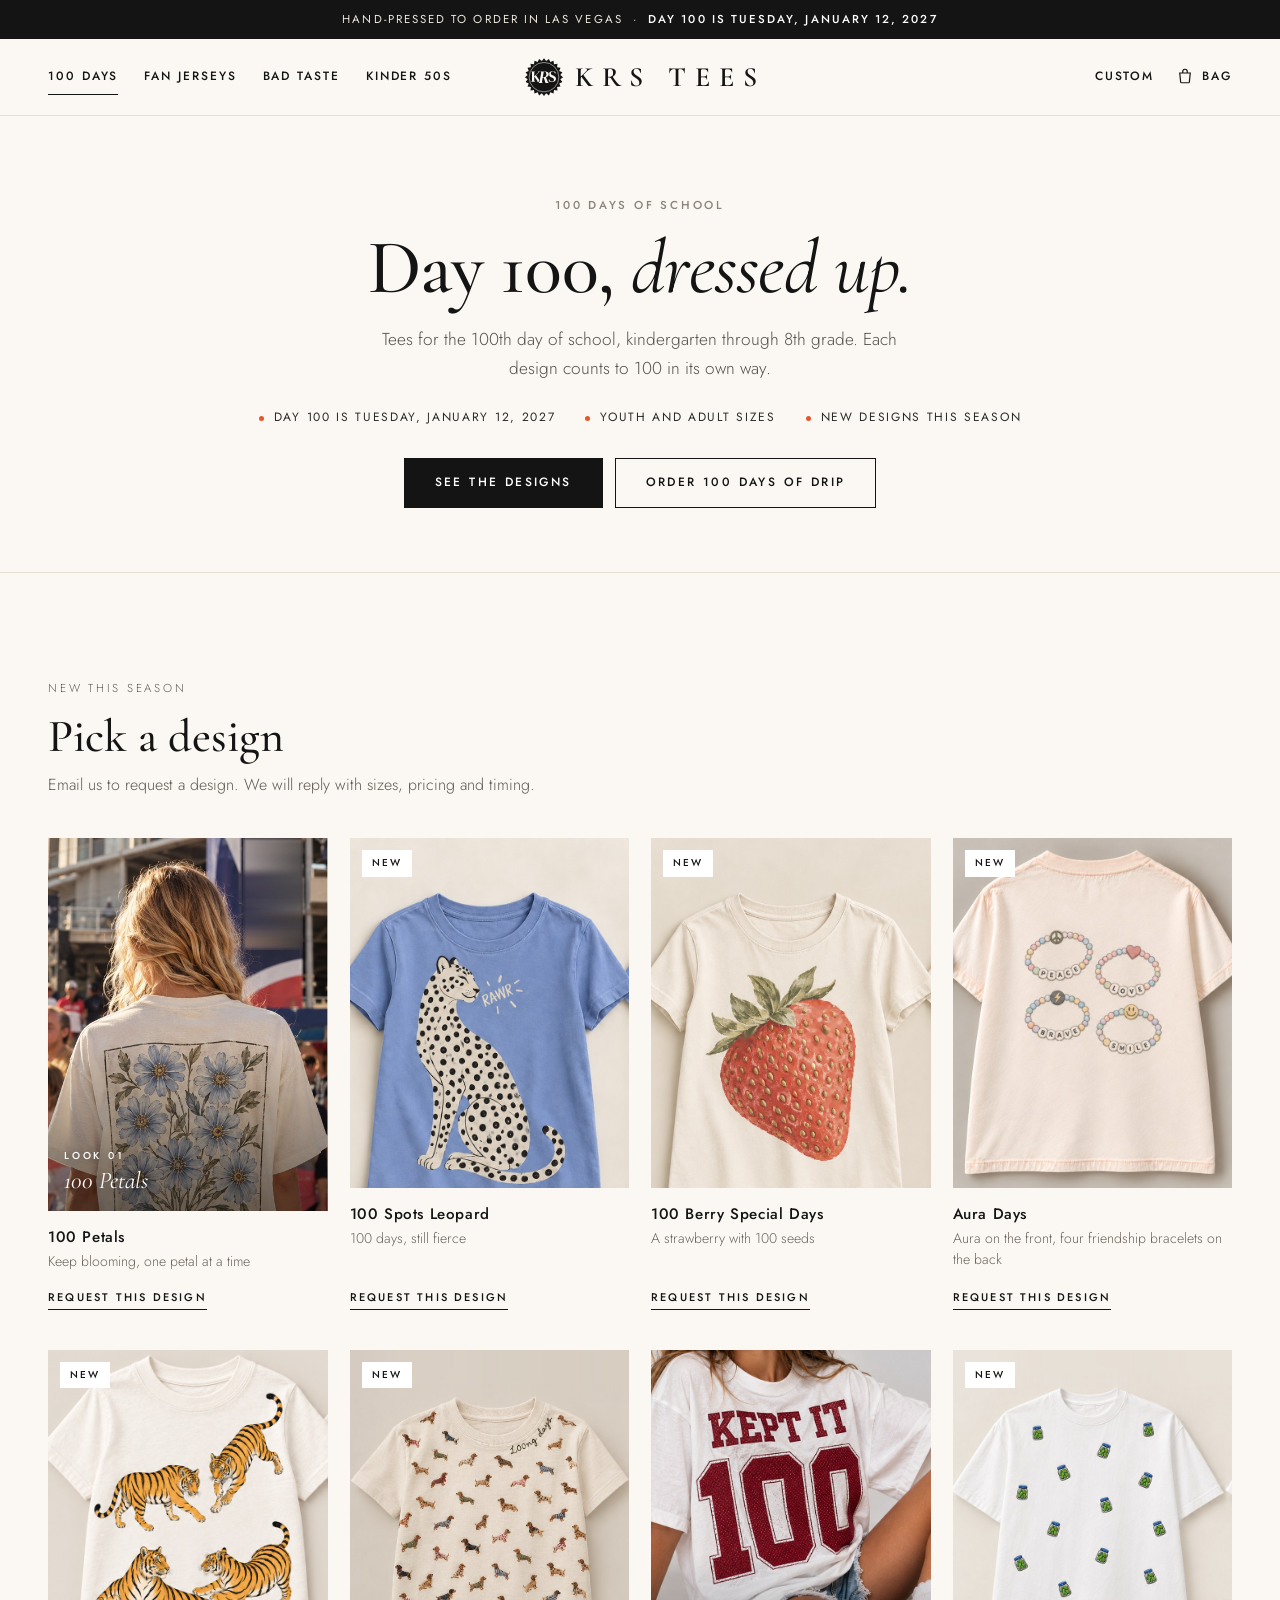
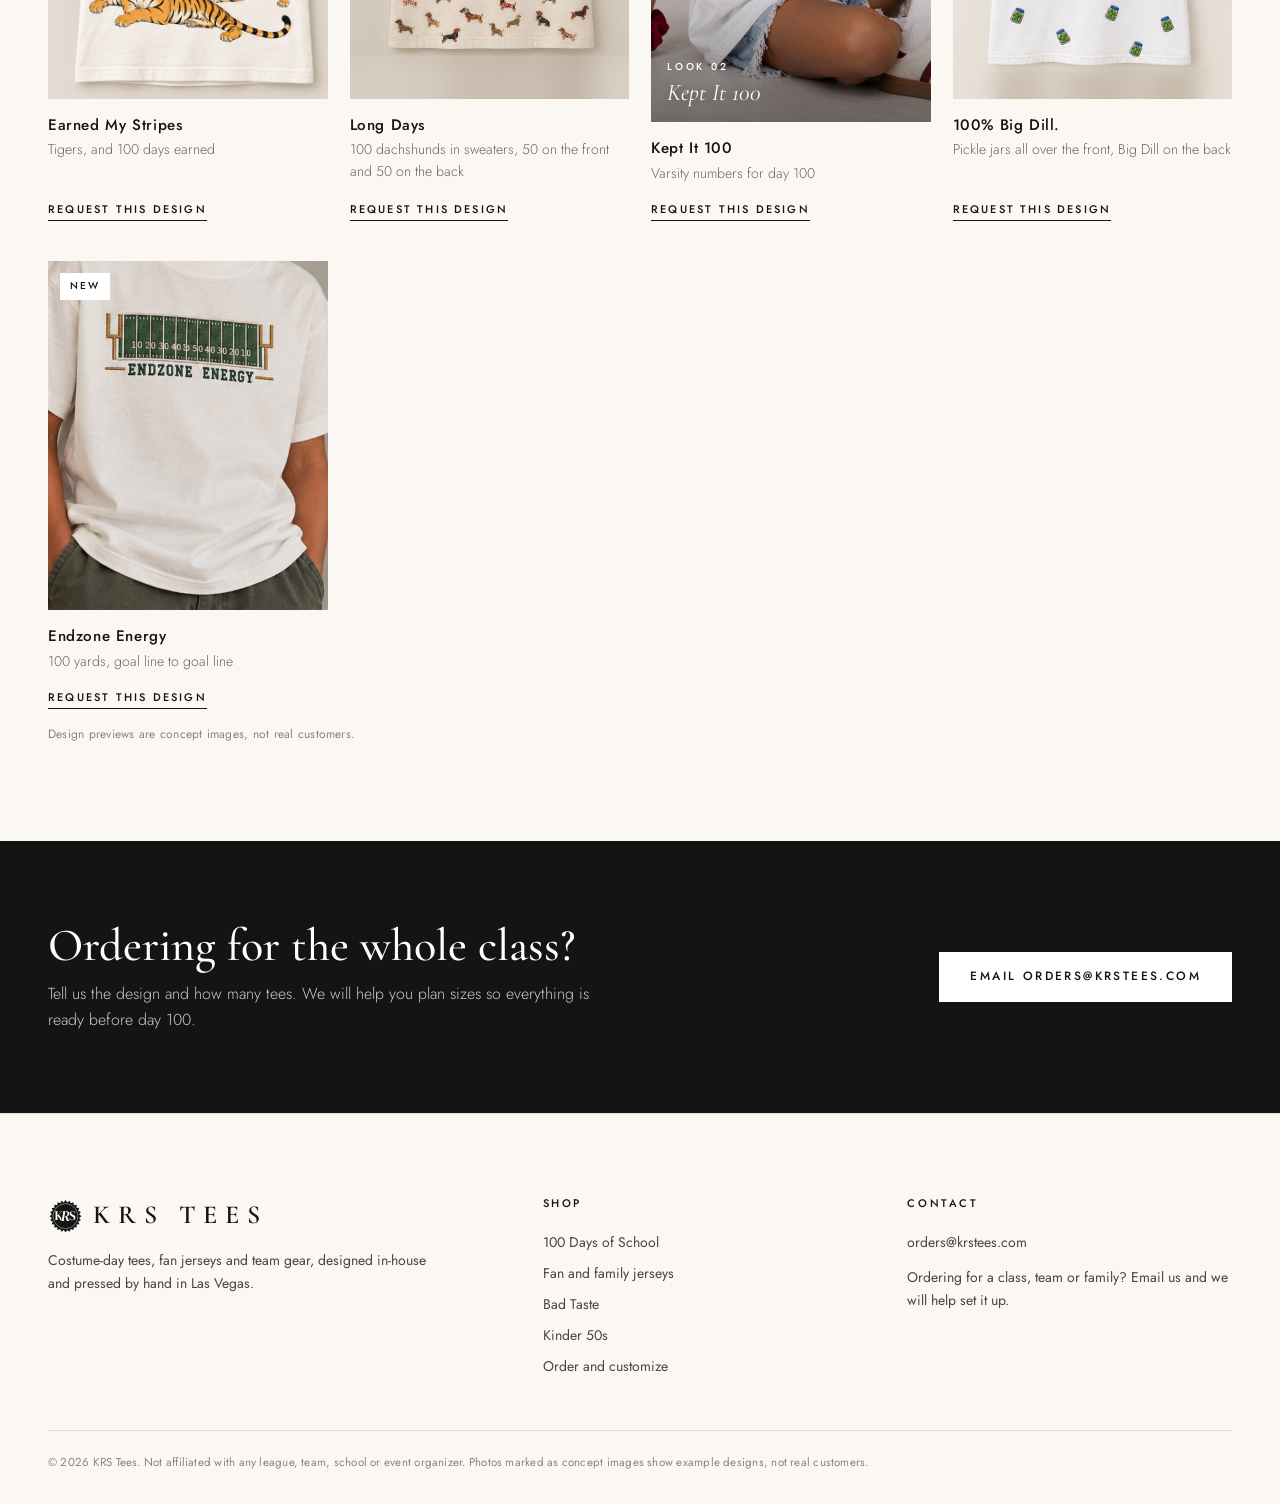
==== commit 1111cbe4: "Redesign with new logo and Kinder 50s moved to the bottom" ====
--- a/100days.html
+++ b/100days.html
@@ -19,7 +19,7 @@
 <body>
 <div class="topbar">Hand-pressed to order in Las Vegas &nbsp;&middot;&nbsp; <b>Day 100 is Tuesday, January 12, 2027</b></div>
 <header class="site-header"><div class="wrap hdr">
-<nav class="nav" aria-label="Main"><a href="/kinder-50s.html">Kinder 50s</a><a href="/100days.html" class="on">100 Days</a><a href="/fan-jerseys.html">Fan Jerseys</a><a href="/bad-taste.html">Bad Taste</a></nav>
+<nav class="nav" aria-label="Main"><a href="/100days.html" class="on">100 Days</a><a href="/fan-jerseys.html">Fan Jerseys</a><a href="/bad-taste.html">Bad Taste</a><a href="/kinder-50s.html">Kinder 50s</a></nav>
 <a class="brand" href="/" aria-label="KRS Tees home"><img src="/images/logo/krs-monogram-black.svg" alt="" width="40" height="38"><span>KRS TEES</span></a>
 <div class="hdr-r"><a class="hide-sm" href="/order.html#customize-tee">Custom</a><a class="bag" href="/order.html#cartSection" aria-label="Shopping bag"><svg viewBox="0 0 24 24" aria-hidden="true"><path d="M5 8h14l-1.2 12.2a1 1 0 0 1-1 .8H7.2a1 1 0 0 1-1-.8z"/><path d="M9 8V6a3 3 0 0 1 6 0v2"/></svg><span>Bag</span></a></div>
 </div></header>
@@ -52,7 +52,7 @@
 <div class="wrap">
 <div class="fg">
 <div><div class="fb"><img src="/images/logo/krs-monogram-black.svg" alt="" width="34" height="33"><span>KRS TEES</span></div><p style="margin-top:12px;max-width:28em">Costume-day tees, fan jerseys and team gear, designed in-house and pressed by hand in Las Vegas.</p></div>
-<div><h4>Shop</h4><a href="/kinder-50s.html">Kinder 50s</a><a href="/100days.html">100 Days of School</a><a href="/fan-jerseys.html">Fan and family jerseys</a><a href="/bad-taste.html">Bad Taste</a><a href="/order.html">Order and customize</a></div>
+<div><h4>Shop</h4><a href="/100days.html">100 Days of School</a><a href="/fan-jerseys.html">Fan and family jerseys</a><a href="/bad-taste.html">Bad Taste</a><a href="/kinder-50s.html">Kinder 50s</a><a href="/order.html">Order and customize</a></div>
 <div><h4>Contact</h4><a href="mailto:orders@krstees.com">orders@krstees.com</a><p style="margin-top:8px">Ordering for a class, team or family? Email us and we will help set it up.</p></div>
 </div>
 <div class="legal">&copy; 2026 KRS Tees. Not affiliated with any league, team, school or event organizer. Photos marked as concept images show example designs, not real customers.</div>
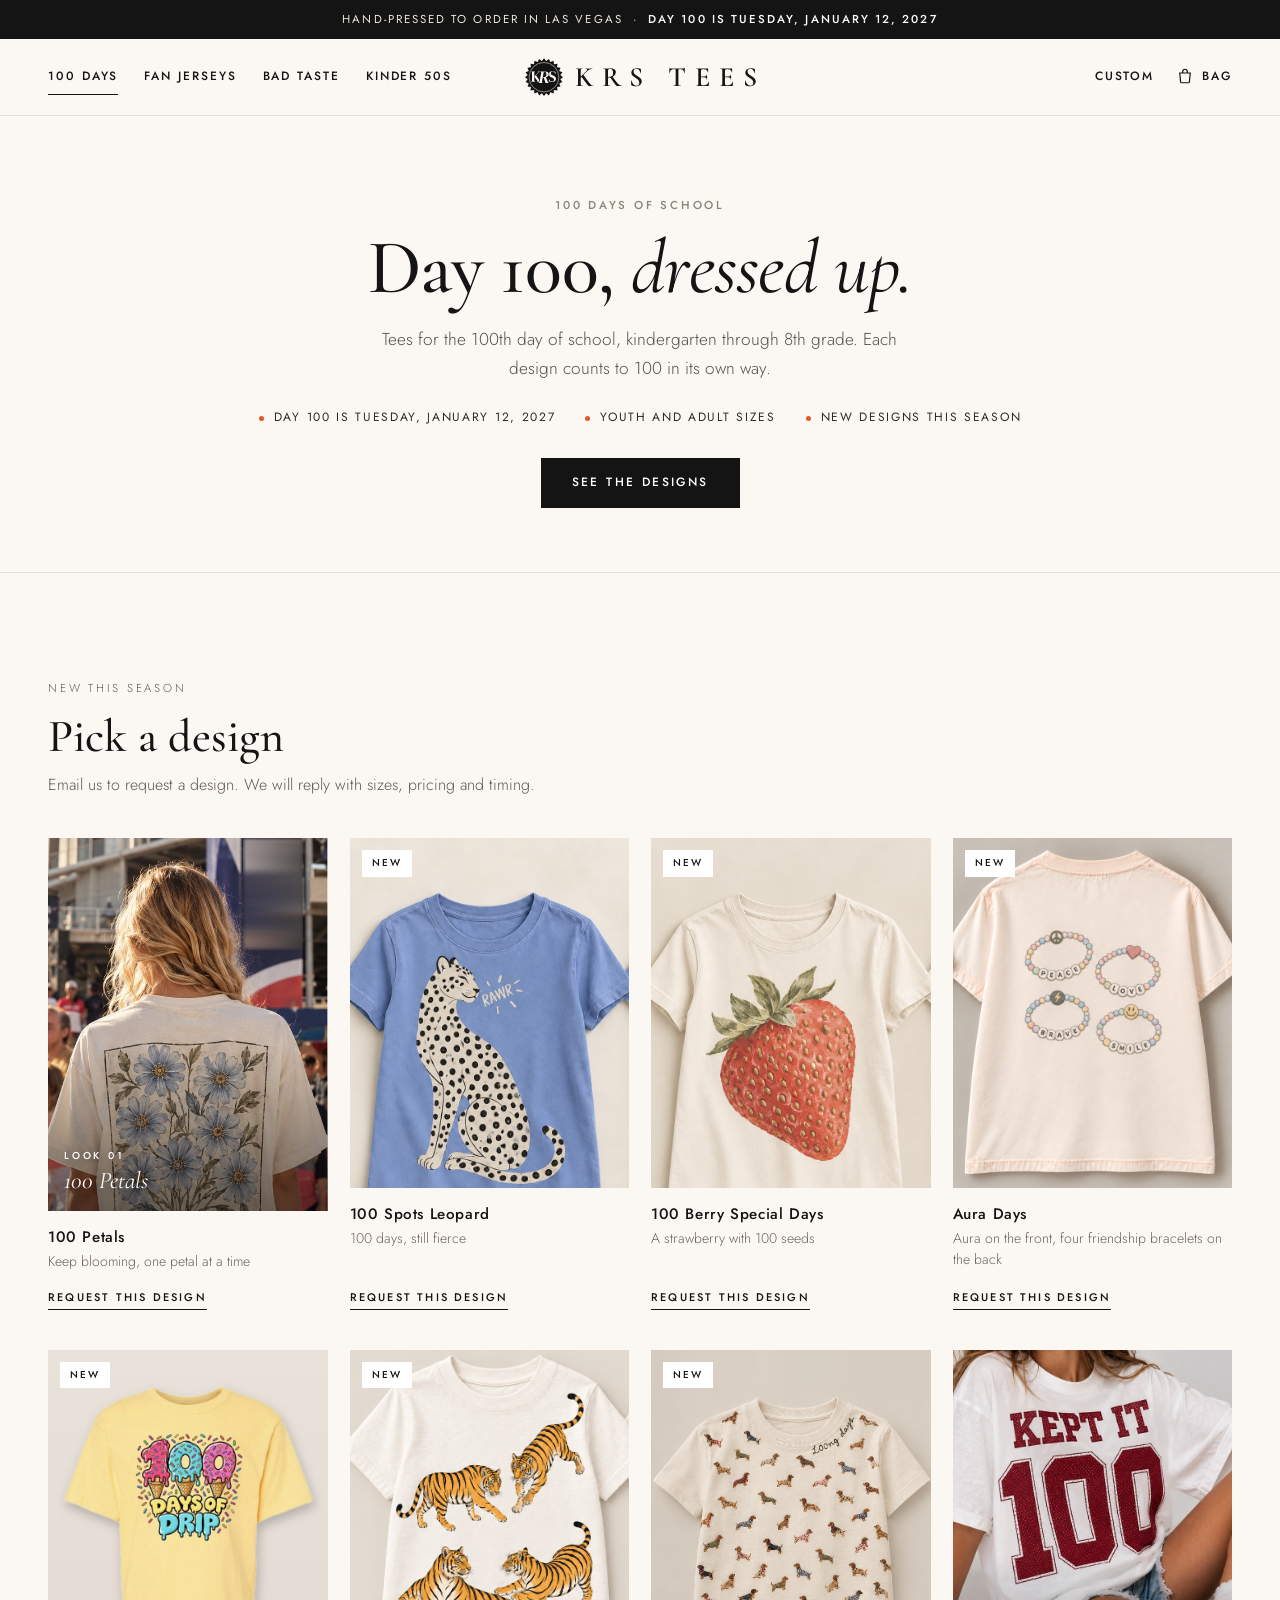
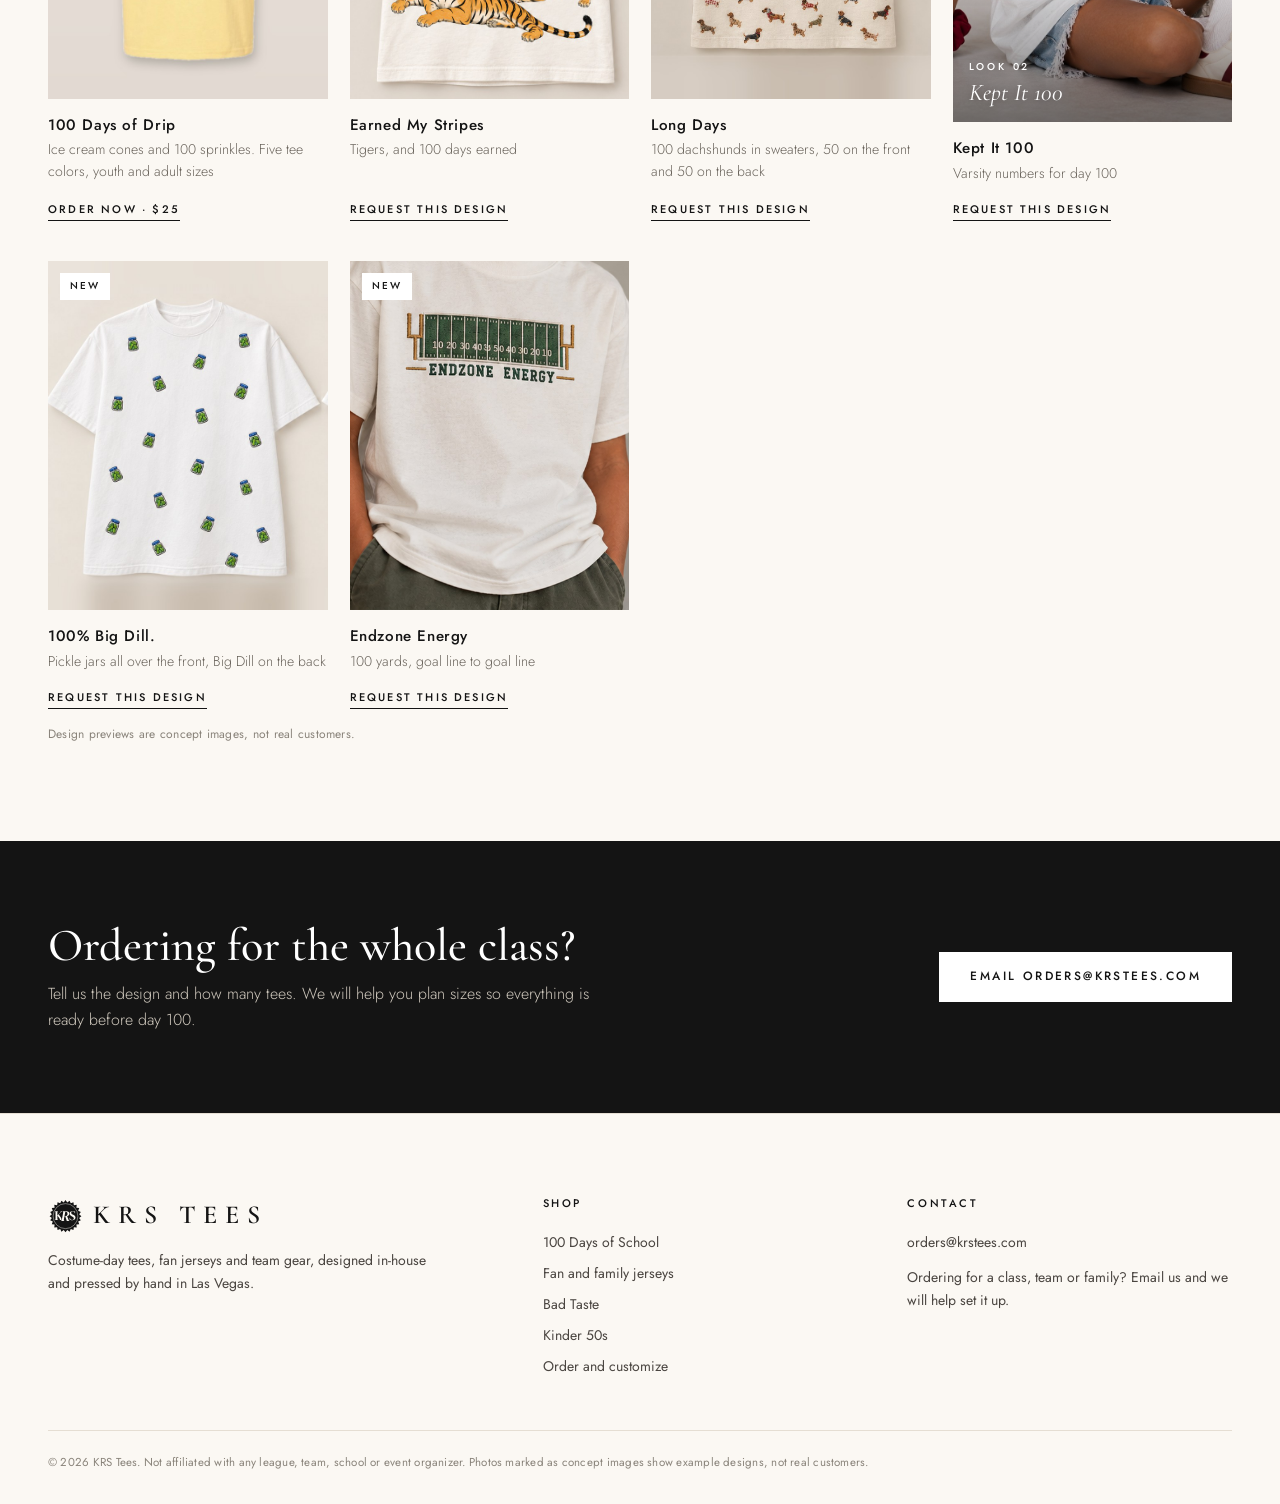
==== commit 7e51e1ee: "Redesign, new logo, Kinder 50s moved down, Kept It 100 photo, 100 Days of Drip for sale" ====
--- a/100days.html
+++ b/100days.html
@@ -29,7 +29,7 @@
 <h1>Day 100, <em>dressed up.</em></h1>
 <p class="lead">Tees for the 100th day of school, kindergarten through 8th grade. Each design counts to 100 in its own way.</p>
 <div class="facts"><span>Day 100 is Tuesday, January 12, 2027</span><span>Youth and adult sizes</span><span>New designs this season</span></div>
-<div class="btnrow"><a class="btn" href="#designs">See the designs</a><a class="btn btn-ghost" href="/order.html#drip100">Order 100 Days of Drip</a></div>
+<div class="btnrow"><a class="btn" href="#designs">See the designs</a></div>
 </div></div></section>
 <section class="sec" id="designs"><div class="wrap">
 <div class="sechead"><div><p class="eyebrow">New this season</p><h2>Pick a design</h2><p>Email us to request a design. We will reply with sizes, pricing and timing.</p></div></div>
@@ -38,6 +38,7 @@
 <article class="p"><a class="pimg r45" href="mailto:orders@krstees.com?subject=100%20Days%20design%20request%3A%20100%20Spots%20Leopard" aria-label="100 Spots Leopard"><img src="/images/site/days-leopard.jpg" alt="100 Spots Leopard" loading="lazy" style="object-position:center"><span class="tag">New</span></a><div class="pb"><h3>100 Spots Leopard</h3><p>100 days, still fierce</p><div class="row"><a class="req" href="mailto:orders@krstees.com?subject=100%20Days%20design%20request%3A%20100%20Spots%20Leopard">Request this design</a></div></div></article>
 <article class="p"><a class="pimg r45" href="mailto:orders@krstees.com?subject=100%20Days%20design%20request%3A%20100%20Berry%20Special%20Days" aria-label="100 Berry Special Days"><img src="/images/site/days-berry.jpg" alt="100 Berry Special Days" loading="lazy" style="object-position:center"><span class="tag">New</span></a><div class="pb"><h3>100 Berry Special Days</h3><p>A strawberry with 100 seeds</p><div class="row"><a class="req" href="mailto:orders@krstees.com?subject=100%20Days%20design%20request%3A%20100%20Berry%20Special%20Days">Request this design</a></div></div></article>
 <article class="p"><a class="pimg r45" href="mailto:orders@krstees.com?subject=100%20Days%20design%20request%3A%20Aura%20Days" aria-label="Aura Days"><img src="/images/site/days-aura.jpg" alt="Aura Days" loading="lazy" style="object-position:center"><span class="tag">New</span></a><div class="pb"><h3>Aura Days</h3><p>Aura on the front, four friendship bracelets on the back</p><div class="row"><a class="req" href="mailto:orders@krstees.com?subject=100%20Days%20design%20request%3A%20Aura%20Days">Request this design</a></div></div></article>
+<article class="p"><a class="pimg r45" href="/order.html#drip100" aria-label="100 Days of Drip"><img src="/images/site/days-drip.jpg" alt="100 Days of Drip tee in yellow with dripping ice cream cone numbers and sprinkles" loading="lazy" style="object-position:center"><span class="tag">New</span></a><div class="pb"><h3>100 Days of Drip</h3><p>Ice cream cones and 100 sprinkles. Five tee colors, youth and adult sizes</p><div class="row"><a class="req" href="/order.html#drip100">Order now &middot; $25</a></div></div></article>
 <article class="p"><a class="pimg r45" href="mailto:orders@krstees.com?subject=100%20Days%20design%20request%3A%20Earned%20My%20Stripes" aria-label="Earned My Stripes"><img src="/images/site/days-tigers.jpg" alt="Earned My Stripes" loading="lazy" style="object-position:center"><span class="tag">New</span></a><div class="pb"><h3>Earned My Stripes</h3><p>Tigers, and 100 days earned</p><div class="row"><a class="req" href="mailto:orders@krstees.com?subject=100%20Days%20design%20request%3A%20Earned%20My%20Stripes">Request this design</a></div></div></article>
 <article class="p"><a class="pimg r45" href="mailto:orders@krstees.com?subject=100%20Days%20design%20request%3A%20Long%20Days" aria-label="Long Days"><img src="/images/site/days-long-days.jpg" alt="Long Days" loading="lazy" style="object-position:center"><span class="tag">New</span></a><div class="pb"><h3>Long Days</h3><p>100 dachshunds in sweaters, 50 on the front and 50 on the back</p><div class="row"><a class="req" href="mailto:orders@krstees.com?subject=100%20Days%20design%20request%3A%20Long%20Days">Request this design</a></div></div></article>
 <article class="p look"><a class="pimg r45" href="mailto:orders@krstees.com?subject=100%20Days%20design%20request%3A%20Kept%20It%20100" aria-label="Kept It 100"><img src="/images/site/days-kept-it-100.jpg" alt="Kept It 100" loading="lazy" style="object-position:top"><span class="tag">New</span><span class="lk"><span class="n">Look 02</span><span class="t">Kept It 100</span></span></a><div class="pb"><h3>Kept It 100</h3><p>Varsity numbers for day 100</p><div class="row"><a class="req" href="mailto:orders@krstees.com?subject=100%20Days%20design%20request%3A%20Kept%20It%20100">Request this design</a></div></div></article>
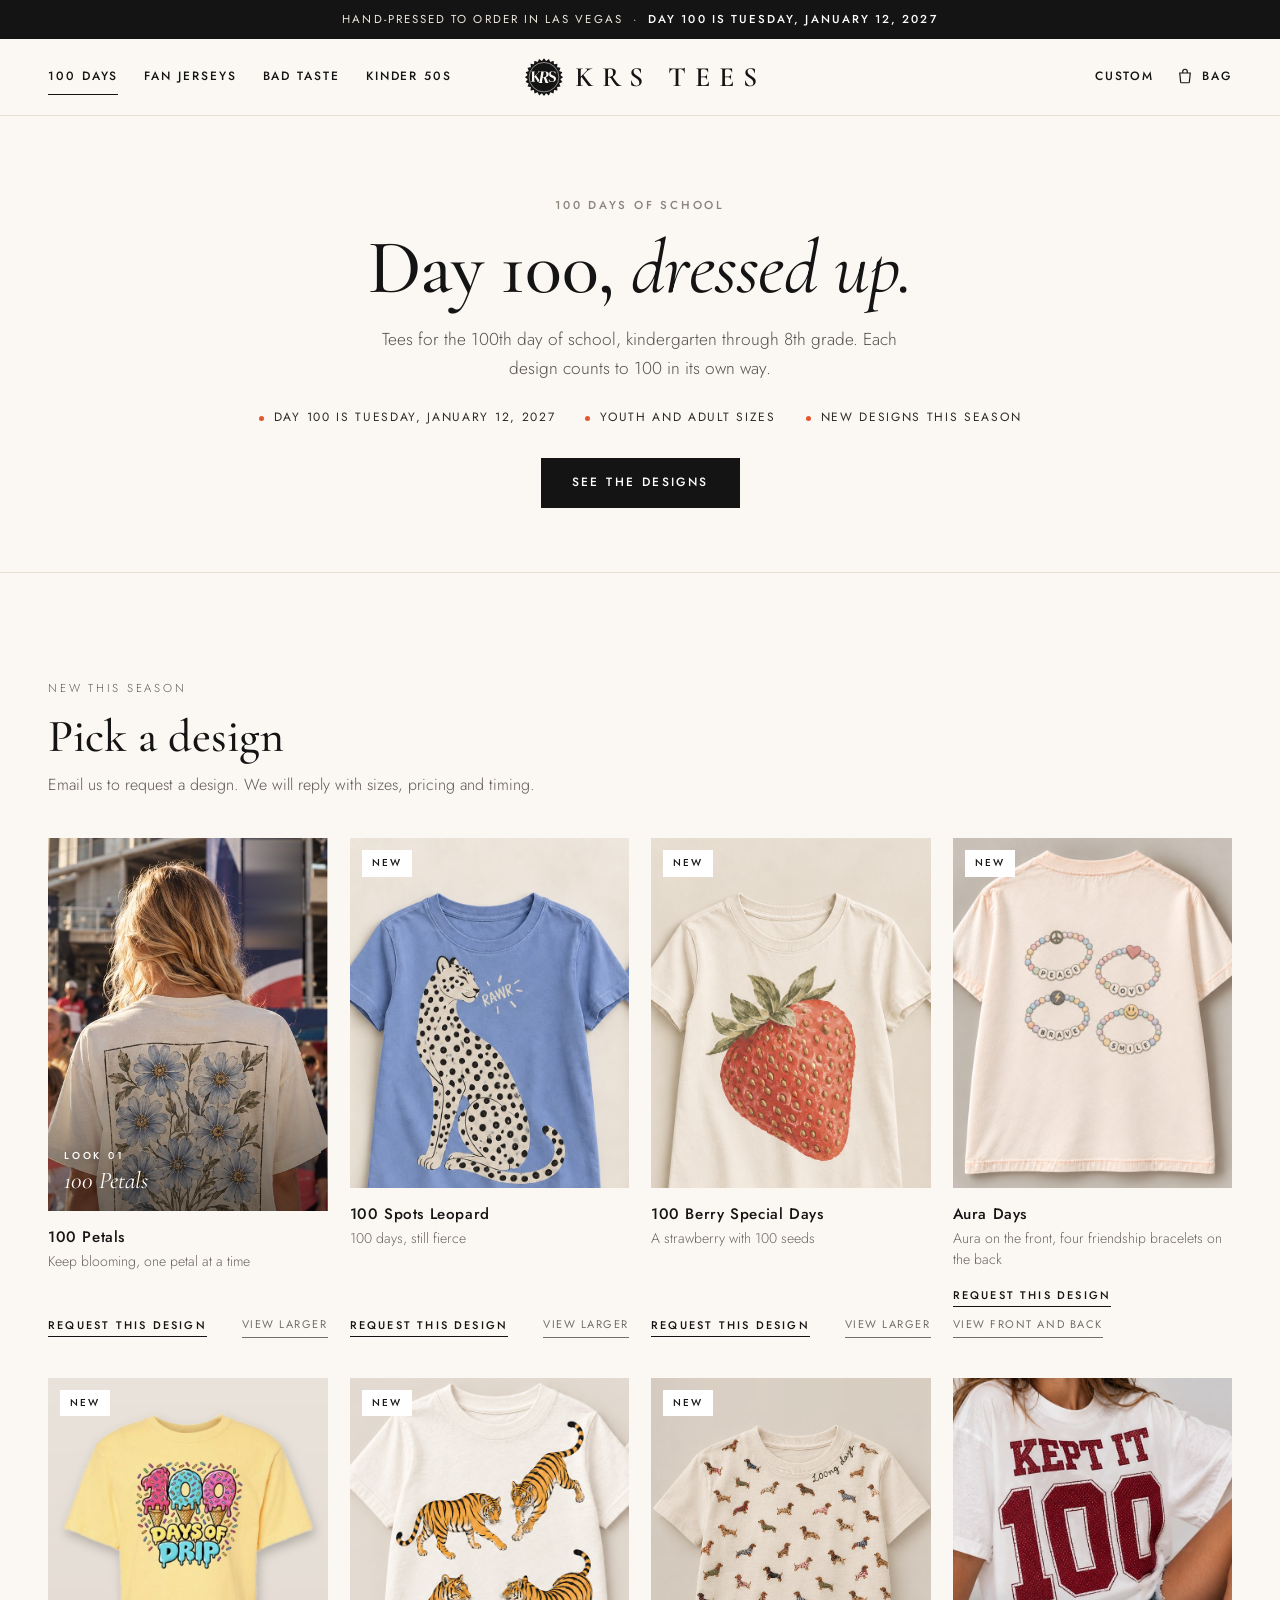
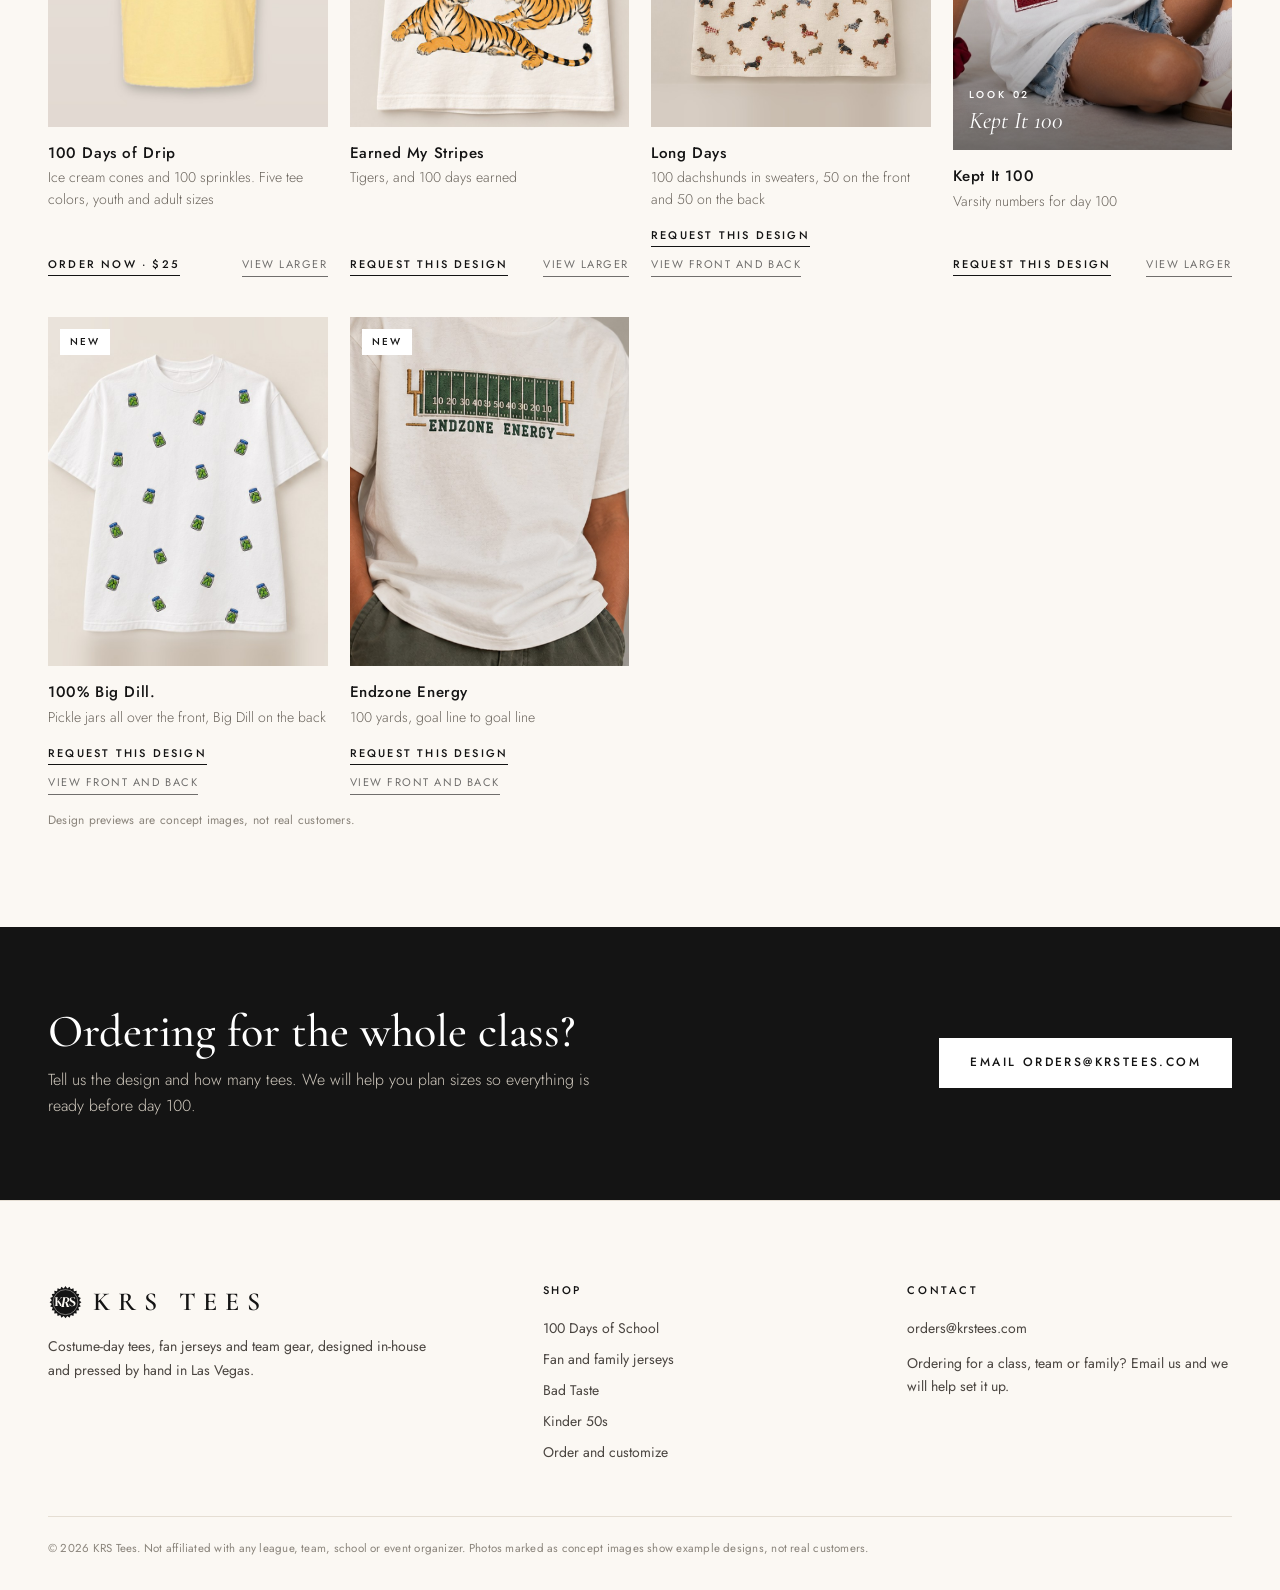
==== commit 302e00b3: "Quick view for front and back photos" ====
--- a/100days.html
+++ b/100days.html
@@ -34,16 +34,16 @@
 <section class="sec" id="designs"><div class="wrap">
 <div class="sechead"><div><p class="eyebrow">New this season</p><h2>Pick a design</h2><p>Email us to request a design. We will reply with sizes, pricing and timing.</p></div></div>
 <div class="pg">
-<article class="p look"><a class="pimg r45" href="mailto:orders@krstees.com?subject=100%20Days%20design%20request%3A%20100%20Petals" aria-label="100 Petals"><img src="/images/site/days-petals.jpg" alt="100 Petals" loading="lazy" style="object-position:top"><span class="tag">New</span><span class="lk"><span class="n">Look 01</span><span class="t">100 Petals</span></span></a><div class="pb"><h3>100 Petals</h3><p>Keep blooming, one petal at a time</p><div class="row"><a class="req" href="mailto:orders@krstees.com?subject=100%20Days%20design%20request%3A%20100%20Petals">Request this design</a></div></div></article>
-<article class="p"><a class="pimg r45" href="mailto:orders@krstees.com?subject=100%20Days%20design%20request%3A%20100%20Spots%20Leopard" aria-label="100 Spots Leopard"><img src="/images/site/days-leopard.jpg" alt="100 Spots Leopard" loading="lazy" style="object-position:center"><span class="tag">New</span></a><div class="pb"><h3>100 Spots Leopard</h3><p>100 days, still fierce</p><div class="row"><a class="req" href="mailto:orders@krstees.com?subject=100%20Days%20design%20request%3A%20100%20Spots%20Leopard">Request this design</a></div></div></article>
-<article class="p"><a class="pimg r45" href="mailto:orders@krstees.com?subject=100%20Days%20design%20request%3A%20100%20Berry%20Special%20Days" aria-label="100 Berry Special Days"><img src="/images/site/days-berry.jpg" alt="100 Berry Special Days" loading="lazy" style="object-position:center"><span class="tag">New</span></a><div class="pb"><h3>100 Berry Special Days</h3><p>A strawberry with 100 seeds</p><div class="row"><a class="req" href="mailto:orders@krstees.com?subject=100%20Days%20design%20request%3A%20100%20Berry%20Special%20Days">Request this design</a></div></div></article>
-<article class="p"><a class="pimg r45" href="mailto:orders@krstees.com?subject=100%20Days%20design%20request%3A%20Aura%20Days" aria-label="Aura Days"><img src="/images/site/days-aura.jpg" alt="Aura Days" loading="lazy" style="object-position:center"><span class="tag">New</span></a><div class="pb"><h3>Aura Days</h3><p>Aura on the front, four friendship bracelets on the back</p><div class="row"><a class="req" href="mailto:orders@krstees.com?subject=100%20Days%20design%20request%3A%20Aura%20Days">Request this design</a></div></div></article>
-<article class="p"><a class="pimg r45" href="/order.html#drip100" aria-label="100 Days of Drip"><img src="/images/site/days-drip.jpg" alt="100 Days of Drip tee in yellow with dripping ice cream cone numbers and sprinkles" loading="lazy" style="object-position:center"><span class="tag">New</span></a><div class="pb"><h3>100 Days of Drip</h3><p>Ice cream cones and 100 sprinkles. Five tee colors, youth and adult sizes</p><div class="row"><a class="req" href="/order.html#drip100">Order now &middot; $25</a></div></div></article>
-<article class="p"><a class="pimg r45" href="mailto:orders@krstees.com?subject=100%20Days%20design%20request%3A%20Earned%20My%20Stripes" aria-label="Earned My Stripes"><img src="/images/site/days-tigers.jpg" alt="Earned My Stripes" loading="lazy" style="object-position:center"><span class="tag">New</span></a><div class="pb"><h3>Earned My Stripes</h3><p>Tigers, and 100 days earned</p><div class="row"><a class="req" href="mailto:orders@krstees.com?subject=100%20Days%20design%20request%3A%20Earned%20My%20Stripes">Request this design</a></div></div></article>
-<article class="p"><a class="pimg r45" href="mailto:orders@krstees.com?subject=100%20Days%20design%20request%3A%20Long%20Days" aria-label="Long Days"><img src="/images/site/days-long-days.jpg" alt="Long Days" loading="lazy" style="object-position:center"><span class="tag">New</span></a><div class="pb"><h3>Long Days</h3><p>100 dachshunds in sweaters, 50 on the front and 50 on the back</p><div class="row"><a class="req" href="mailto:orders@krstees.com?subject=100%20Days%20design%20request%3A%20Long%20Days">Request this design</a></div></div></article>
-<article class="p look"><a class="pimg r45" href="mailto:orders@krstees.com?subject=100%20Days%20design%20request%3A%20Kept%20It%20100" aria-label="Kept It 100"><img src="/images/site/days-kept-it-100.jpg" alt="Kept It 100" loading="lazy" style="object-position:top"><span class="tag">New</span><span class="lk"><span class="n">Look 02</span><span class="t">Kept It 100</span></span></a><div class="pb"><h3>Kept It 100</h3><p>Varsity numbers for day 100</p><div class="row"><a class="req" href="mailto:orders@krstees.com?subject=100%20Days%20design%20request%3A%20Kept%20It%20100">Request this design</a></div></div></article>
-<article class="p"><a class="pimg r45" href="mailto:orders@krstees.com?subject=100%20Days%20design%20request%3A%20100%25%20Big%20Dill." aria-label="100% Big Dill."><img src="/images/site/days-big-dill.jpg" alt="100% Big Dill." loading="lazy" style="object-position:center"><span class="tag">New</span></a><div class="pb"><h3>100% Big Dill.</h3><p>Pickle jars all over the front, Big Dill on the back</p><div class="row"><a class="req" href="mailto:orders@krstees.com?subject=100%20Days%20design%20request%3A%20100%25%20Big%20Dill.">Request this design</a></div></div></article>
-<article class="p"><a class="pimg r45" href="mailto:orders@krstees.com?subject=100%20Days%20design%20request%3A%20Endzone%20Energy" aria-label="Endzone Energy"><img src="/images/site/days-endzone.jpg" alt="Endzone Energy" loading="lazy" style="object-position:center"><span class="tag">New</span></a><div class="pb"><h3>Endzone Energy</h3><p>100 yards, goal line to goal line</p><div class="row"><a class="req" href="mailto:orders@krstees.com?subject=100%20Days%20design%20request%3A%20Endzone%20Energy">Request this design</a></div></div></article>
+<article class="p look"><a class="pimg r45 qv" href="mailto:orders@krstees.com?subject=100%20Days%20design%20request%3A%20100%20Petals" data-qv-img="/images/site/days-petals.jpg" data-qv-title="100 Petals" data-qv-cta="Request this design" aria-label="View 100 Petals"><img src="/images/site/days-petals.jpg" alt="100 Petals" loading="lazy" style="object-position:top"><span class="tag">New</span><span class="lk"><span class="n">Look 01</span><span class="t">100 Petals</span></span></a><div class="pb"><h3>100 Petals</h3><p>Keep blooming, one petal at a time</p><div class="row"><a class="req" href="mailto:orders@krstees.com?subject=100%20Days%20design%20request%3A%20100%20Petals">Request this design</a><button type="button" class="qvbtn">View larger</button></div></div></article>
+<article class="p"><a class="pimg r45 qv" href="mailto:orders@krstees.com?subject=100%20Days%20design%20request%3A%20100%20Spots%20Leopard" data-qv-img="/images/site/days-leopard.jpg" data-qv-title="100 Spots Leopard" data-qv-cta="Request this design" aria-label="View 100 Spots Leopard"><img src="/images/site/days-leopard.jpg" alt="100 Spots Leopard" loading="lazy" style="object-position:center"><span class="tag">New</span></a><div class="pb"><h3>100 Spots Leopard</h3><p>100 days, still fierce</p><div class="row"><a class="req" href="mailto:orders@krstees.com?subject=100%20Days%20design%20request%3A%20100%20Spots%20Leopard">Request this design</a><button type="button" class="qvbtn">View larger</button></div></div></article>
+<article class="p"><a class="pimg r45 qv" href="mailto:orders@krstees.com?subject=100%20Days%20design%20request%3A%20100%20Berry%20Special%20Days" data-qv-img="/images/site/days-berry.jpg" data-qv-title="100 Berry Special Days" data-qv-cta="Request this design" aria-label="View 100 Berry Special Days"><img src="/images/site/days-berry.jpg" alt="100 Berry Special Days" loading="lazy" style="object-position:center"><span class="tag">New</span></a><div class="pb"><h3>100 Berry Special Days</h3><p>A strawberry with 100 seeds</p><div class="row"><a class="req" href="mailto:orders@krstees.com?subject=100%20Days%20design%20request%3A%20100%20Berry%20Special%20Days">Request this design</a><button type="button" class="qvbtn">View larger</button></div></div></article>
+<article class="p"><a class="pimg r45 qv" href="mailto:orders@krstees.com?subject=100%20Days%20design%20request%3A%20Aura%20Days" data-qv-img="/images/site/days-aura-full.jpg" data-qv-title="Aura Days" data-qv-cta="Request this design" aria-label="View Aura Days"><img src="/images/site/days-aura.jpg" alt="Aura Days" loading="lazy" style="object-position:center"><span class="tag">New</span></a><div class="pb"><h3>Aura Days</h3><p>Aura on the front, four friendship bracelets on the back</p><div class="row"><a class="req" href="mailto:orders@krstees.com?subject=100%20Days%20design%20request%3A%20Aura%20Days">Request this design</a><button type="button" class="qvbtn">View front and back</button></div></div></article>
+<article class="p"><a class="pimg r45 qv" href="/order.html#drip100" data-qv-img="/images/site/days-drip.jpg" data-qv-title="100 Days of Drip" data-qv-cta="Order now &middot; $25" aria-label="View 100 Days of Drip"><img src="/images/site/days-drip.jpg" alt="100 Days of Drip tee in yellow with dripping ice cream cone numbers and sprinkles" loading="lazy" style="object-position:center"><span class="tag">New</span></a><div class="pb"><h3>100 Days of Drip</h3><p>Ice cream cones and 100 sprinkles. Five tee colors, youth and adult sizes</p><div class="row"><a class="req" href="/order.html#drip100">Order now &middot; $25</a><button type="button" class="qvbtn">View larger</button></div></div></article>
+<article class="p"><a class="pimg r45 qv" href="mailto:orders@krstees.com?subject=100%20Days%20design%20request%3A%20Earned%20My%20Stripes" data-qv-img="/images/site/days-tigers.jpg" data-qv-title="Earned My Stripes" data-qv-cta="Request this design" aria-label="View Earned My Stripes"><img src="/images/site/days-tigers.jpg" alt="Earned My Stripes" loading="lazy" style="object-position:center"><span class="tag">New</span></a><div class="pb"><h3>Earned My Stripes</h3><p>Tigers, and 100 days earned</p><div class="row"><a class="req" href="mailto:orders@krstees.com?subject=100%20Days%20design%20request%3A%20Earned%20My%20Stripes">Request this design</a><button type="button" class="qvbtn">View larger</button></div></div></article>
+<article class="p"><a class="pimg r45 qv" href="mailto:orders@krstees.com?subject=100%20Days%20design%20request%3A%20Long%20Days" data-qv-img="/images/site/days-long-days-full.jpg" data-qv-title="Long Days" data-qv-cta="Request this design" aria-label="View Long Days"><img src="/images/site/days-long-days.jpg" alt="Long Days" loading="lazy" style="object-position:center"><span class="tag">New</span></a><div class="pb"><h3>Long Days</h3><p>100 dachshunds in sweaters, 50 on the front and 50 on the back</p><div class="row"><a class="req" href="mailto:orders@krstees.com?subject=100%20Days%20design%20request%3A%20Long%20Days">Request this design</a><button type="button" class="qvbtn">View front and back</button></div></div></article>
+<article class="p look"><a class="pimg r45 qv" href="mailto:orders@krstees.com?subject=100%20Days%20design%20request%3A%20Kept%20It%20100" data-qv-img="/images/site/days-kept-it-100.jpg" data-qv-title="Kept It 100" data-qv-cta="Request this design" aria-label="View Kept It 100"><img src="/images/site/days-kept-it-100.jpg" alt="Kept It 100" loading="lazy" style="object-position:top"><span class="tag">New</span><span class="lk"><span class="n">Look 02</span><span class="t">Kept It 100</span></span></a><div class="pb"><h3>Kept It 100</h3><p>Varsity numbers for day 100</p><div class="row"><a class="req" href="mailto:orders@krstees.com?subject=100%20Days%20design%20request%3A%20Kept%20It%20100">Request this design</a><button type="button" class="qvbtn">View larger</button></div></div></article>
+<article class="p"><a class="pimg r45 qv" href="mailto:orders@krstees.com?subject=100%20Days%20design%20request%3A%20100%25%20Big%20Dill." data-qv-img="/images/site/days-big-dill-full.jpg" data-qv-title="100% Big Dill." data-qv-cta="Request this design" aria-label="View 100% Big Dill."><img src="/images/site/days-big-dill.jpg" alt="100% Big Dill." loading="lazy" style="object-position:center"><span class="tag">New</span></a><div class="pb"><h3>100% Big Dill.</h3><p>Pickle jars all over the front, Big Dill on the back</p><div class="row"><a class="req" href="mailto:orders@krstees.com?subject=100%20Days%20design%20request%3A%20100%25%20Big%20Dill.">Request this design</a><button type="button" class="qvbtn">View front and back</button></div></div></article>
+<article class="p"><a class="pimg r45 qv" href="mailto:orders@krstees.com?subject=100%20Days%20design%20request%3A%20Endzone%20Energy" data-qv-img="/images/site/days-endzone-full.jpg" data-qv-title="Endzone Energy" data-qv-cta="Request this design" aria-label="View Endzone Energy"><img src="/images/site/days-endzone.jpg" alt="Endzone Energy" loading="lazy" style="object-position:center"><span class="tag">New</span></a><div class="pb"><h3>Endzone Energy</h3><p>100 yards, goal line to goal line</p><div class="row"><a class="req" href="mailto:orders@krstees.com?subject=100%20Days%20design%20request%3A%20Endzone%20Energy">Request this design</a><button type="button" class="qvbtn">View front and back</button></div></div></article>
 </div>
 <p class="note">Design previews are concept images, not real customers.</p>
 </div></section>
@@ -59,5 +59,6 @@
 <div class="legal">&copy; 2026 KRS Tees. Not affiliated with any league, team, school or event organizer. Photos marked as concept images show example designs, not real customers.</div>
 </div>
 </footer>
+<script src="/js/quickview.js" defer></script>
 </body>
 </html>
--- a/css/site.css
+++ b/css/site.css
@@ -250,3 +250,17 @@
 @media(max-width:820px){.brand img{height:32px}}
 .lookbook.three{grid-template-columns:repeat(3,1fr)}
 @media(max-width:720px){.lookbook.three{grid-template-columns:1fr 1fr}}
+
+/* Quick view */
+.p .row{display:flex;flex-wrap:wrap;gap:8px 18px;align-items:center}
+.qvbtn{background:none;border:0;padding:0;font:inherit;font-size:11px;letter-spacing:.14em;text-transform:uppercase;color:var(--ink);opacity:.6;cursor:pointer;border-bottom:1px solid currentColor;padding-bottom:3px}
+.qvbtn:hover{opacity:1}
+.qvbox{position:fixed;inset:0;z-index:1000;background:rgba(20,20,20,.82);display:flex;align-items:center;justify-content:center;padding:24px}
+.qvbox[hidden]{display:none}
+.qvin{position:relative;background:var(--paper);max-width:1100px;width:100%;max-height:calc(100vh - 48px);display:flex;flex-direction:column}
+.qvimg{flex:1;min-height:0;display:flex;align-items:center;justify-content:center;background:var(--sand)}
+.qvimg img{max-width:100%;max-height:calc(100vh - 150px);object-fit:contain;display:block}
+.qvbar{display:flex;align-items:center;justify-content:space-between;gap:16px;padding:16px 20px}
+.qvt{margin:0;font-family:'Cormorant Garamond',serif;font-size:26px}
+.qvx{position:absolute;top:8px;right:8px;width:40px;height:40px;border:0;border-radius:50%;background:var(--paper);color:var(--ink);font-size:26px;line-height:1;cursor:pointer;z-index:2}
+@media (max-width:720px){.qvbox{padding:10px}.qvbar{flex-direction:column;align-items:stretch;text-align:center}.qvt{font-size:22px}}
